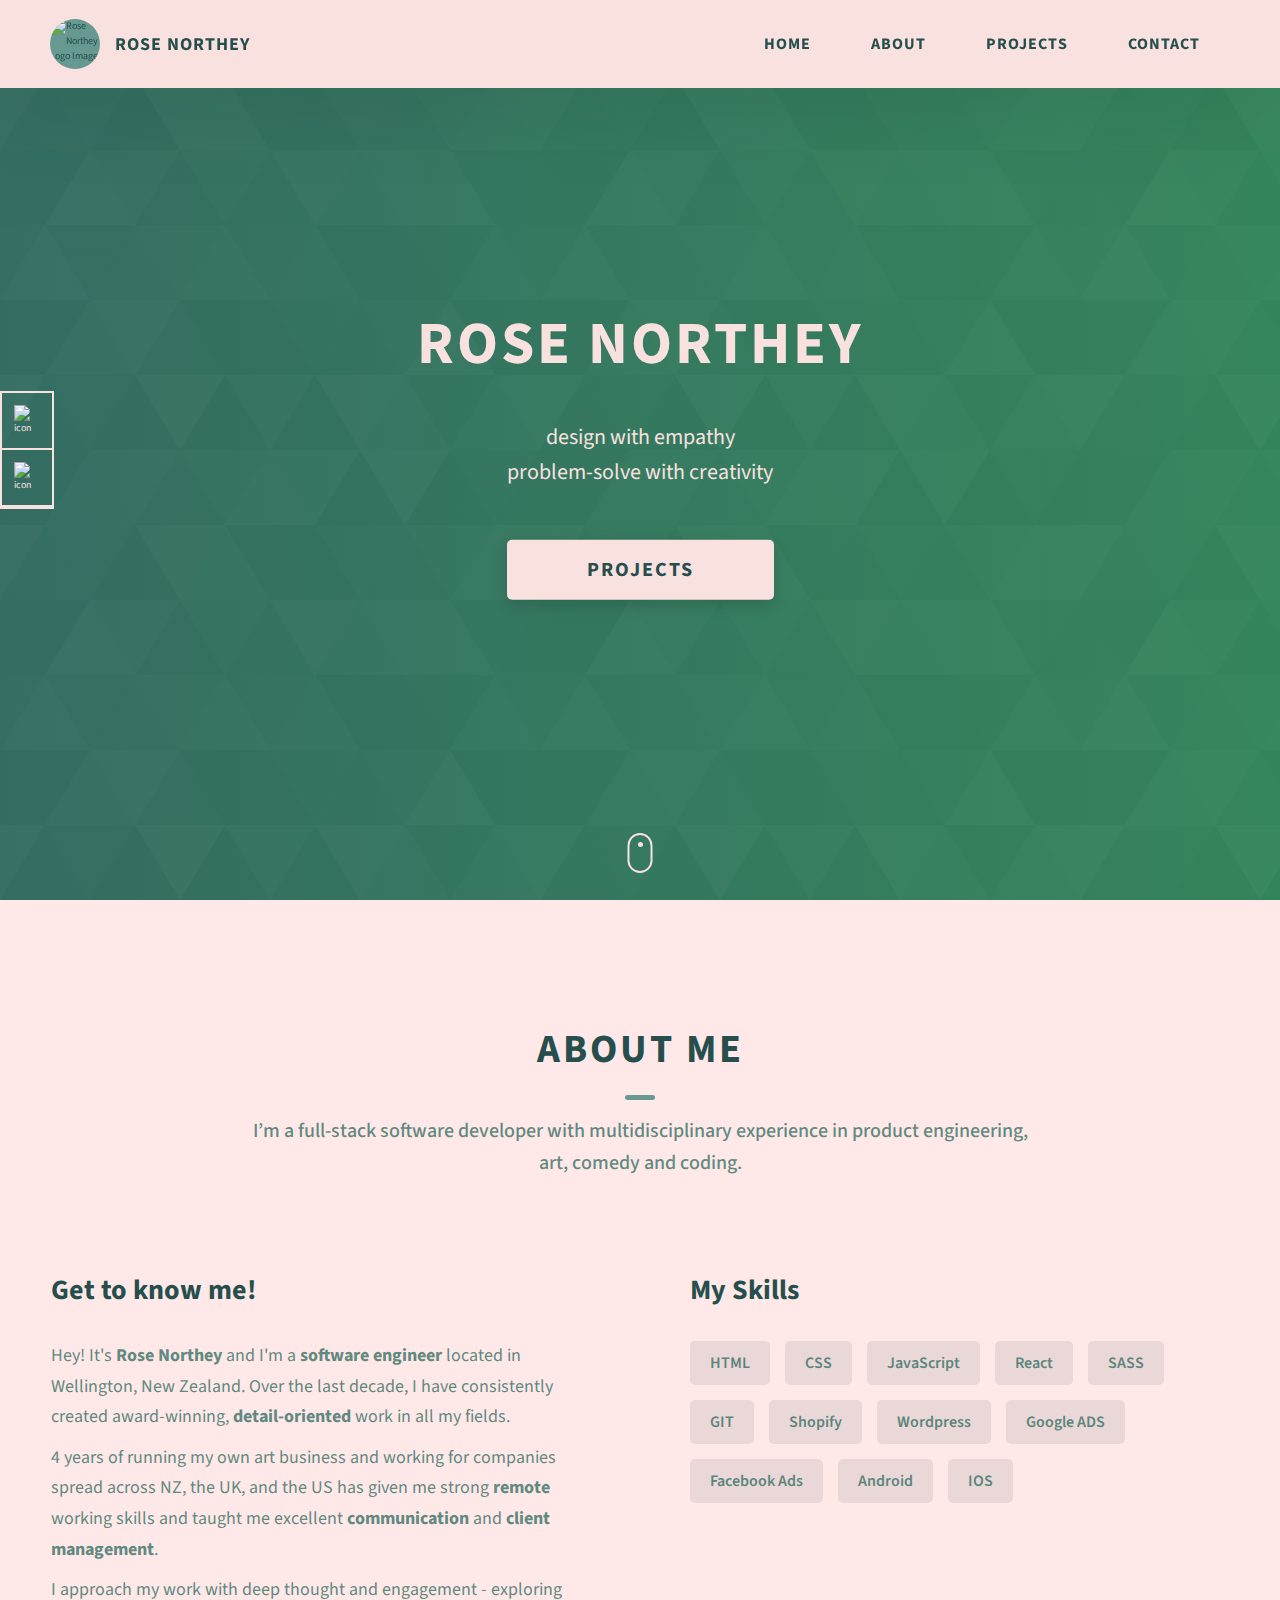
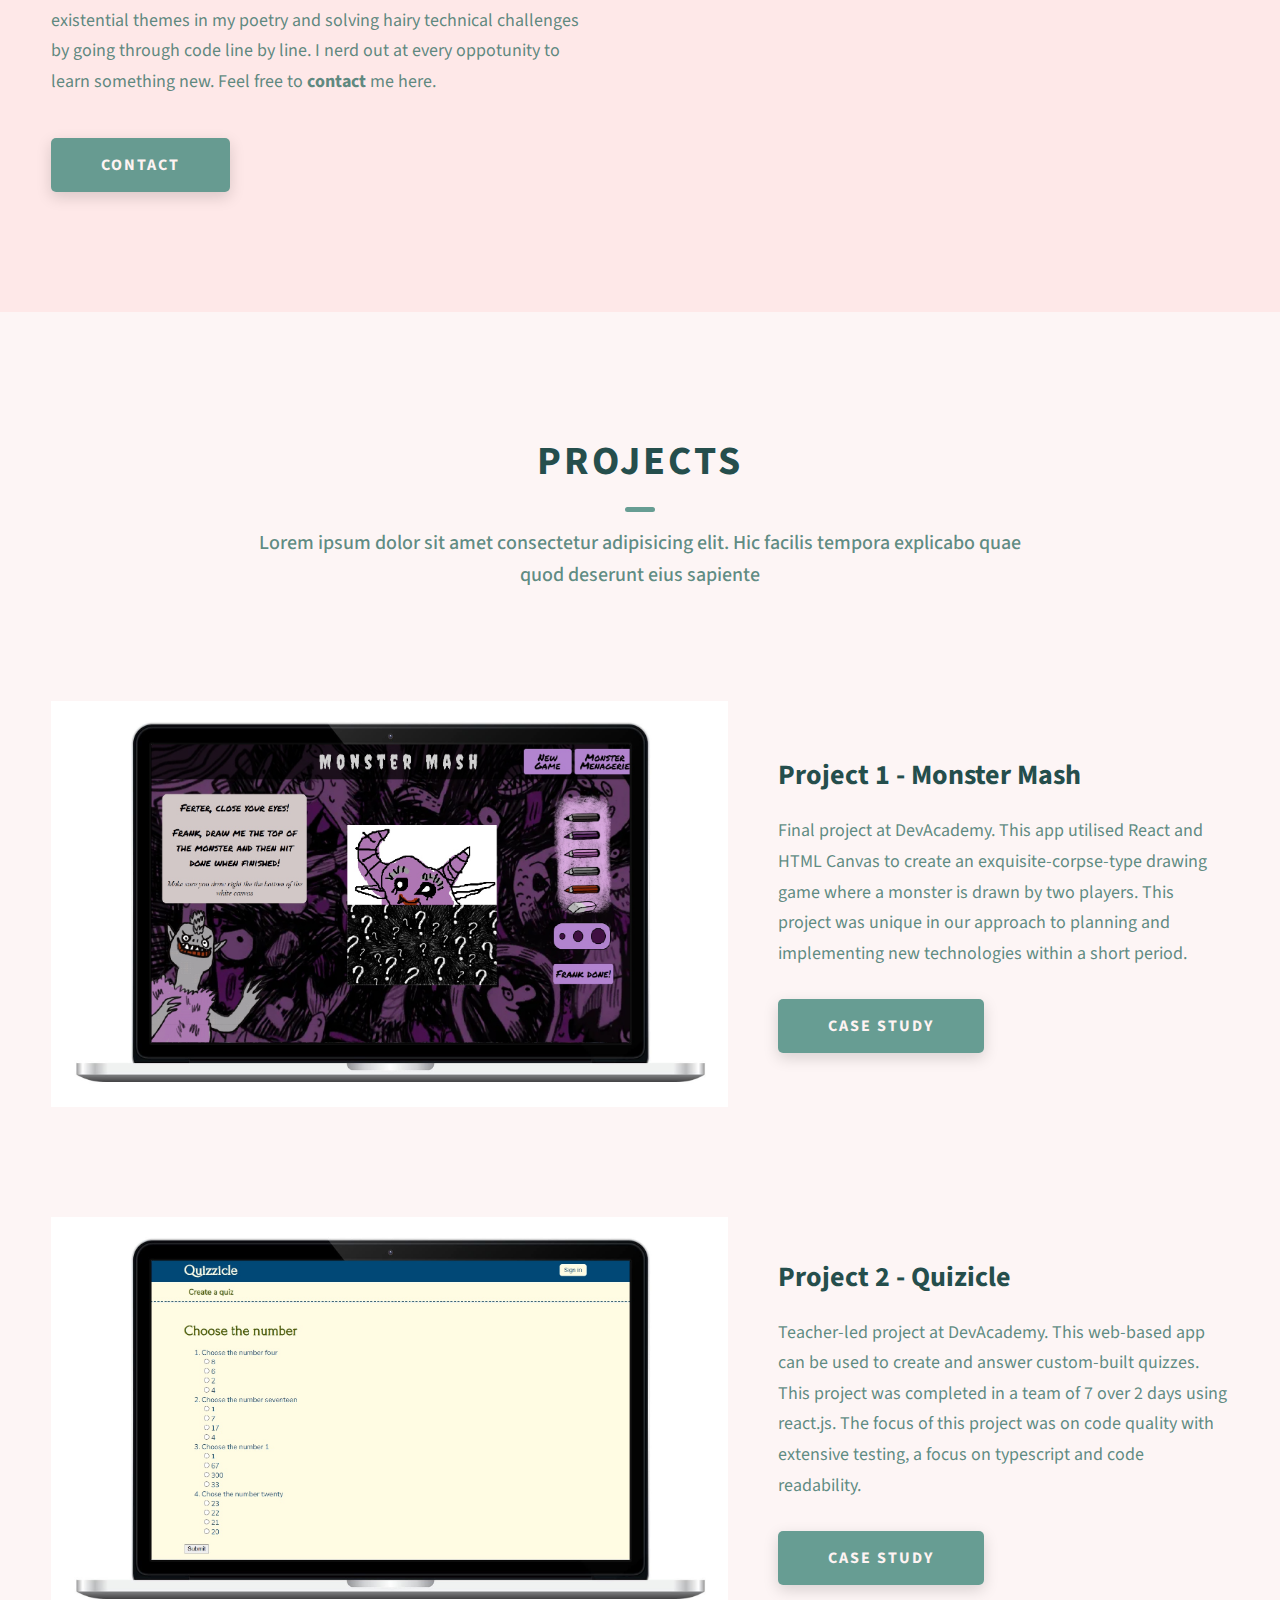
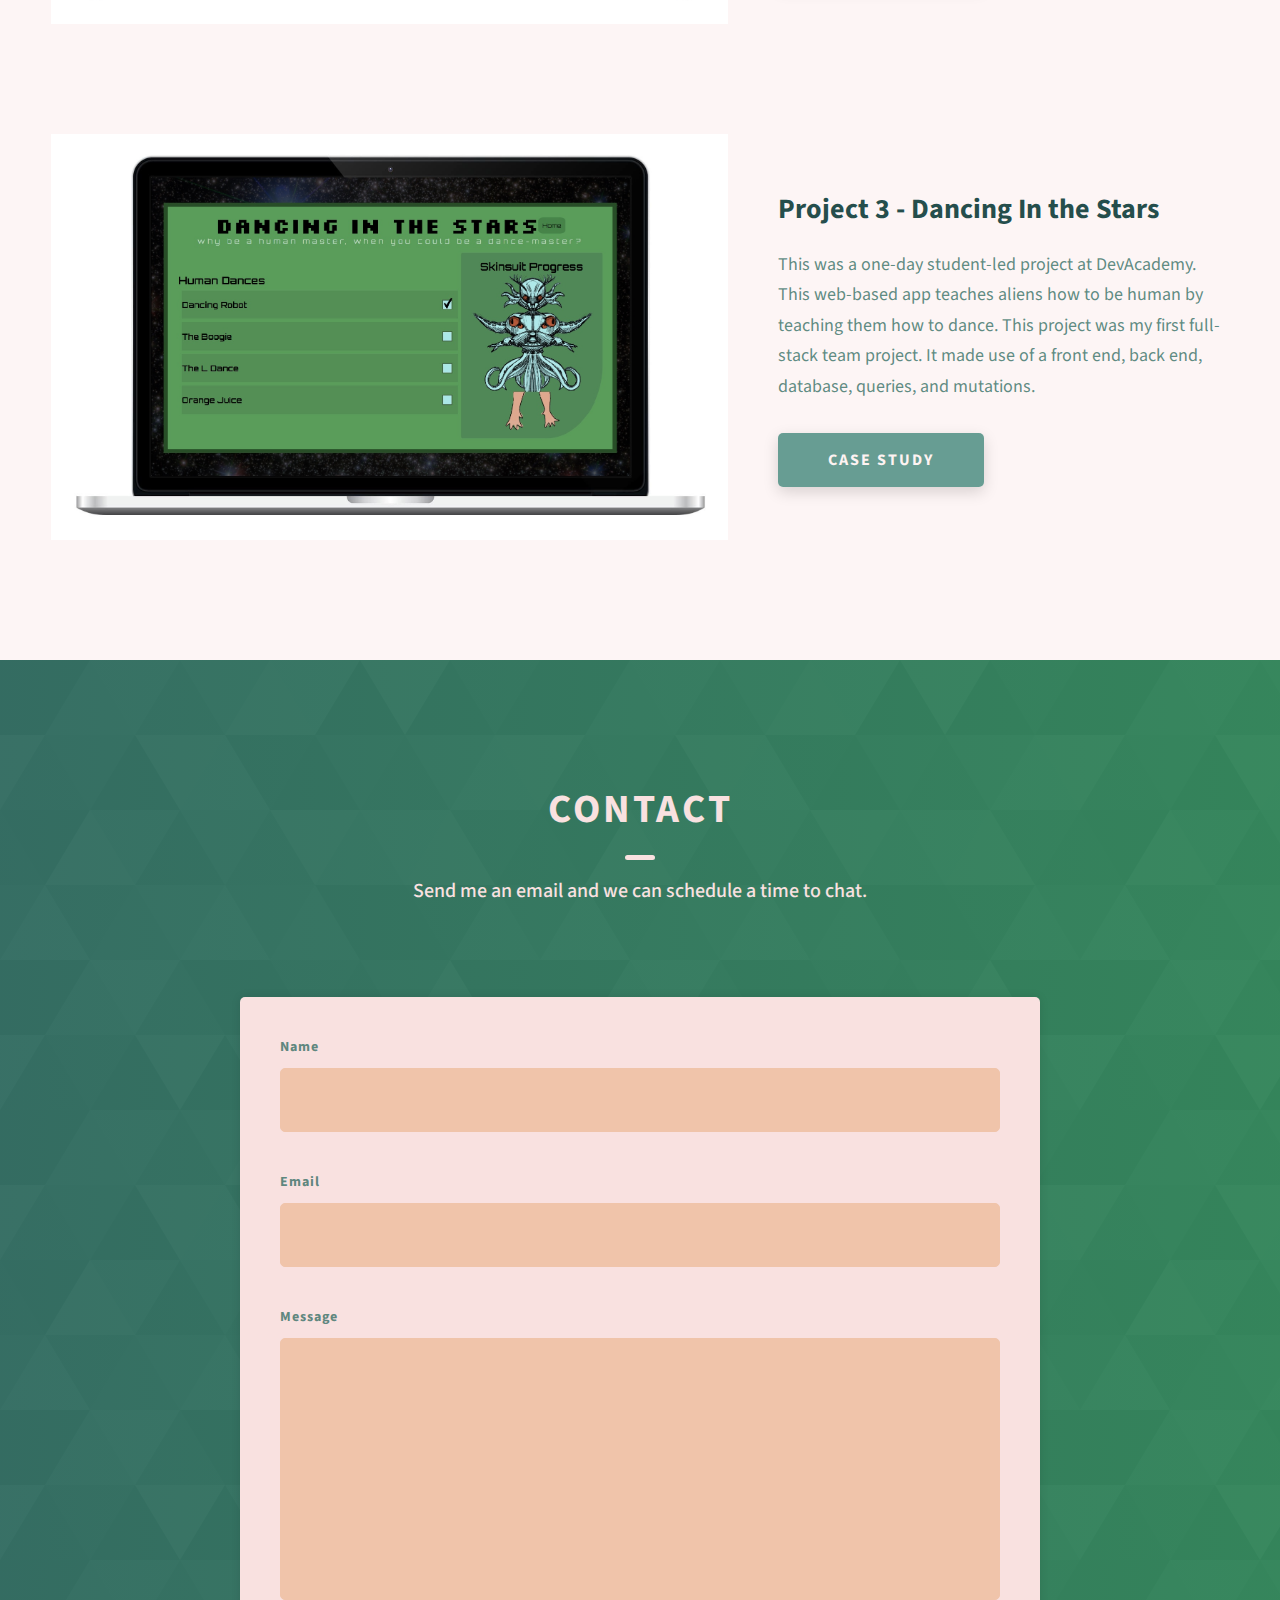
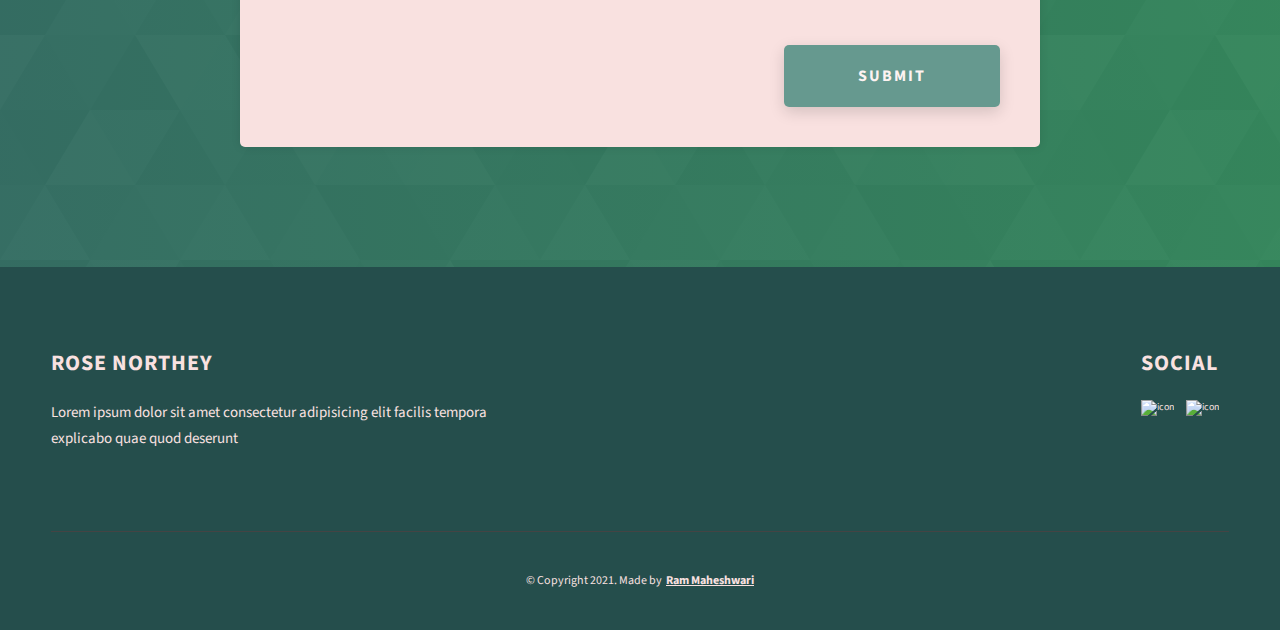
==== index.html @ 9c990dc5 "replace empty computers with app mockups" ====
<!DOCTYPE html>
<html lang="en">
  <head>
    <meta charset="UTF-8" />
    <meta name="viewport" content="width=device-width, initial-scale=1.0" />
    <meta http-equiv="X-UA-Compatible" content="ie=edge" />
    <title>Rose Portfolio</title>
    <meta name="description" content="Portfolio Template for Developer" />

    <link rel="stylesheet" href="css/style.css" />

    <link rel="preconnect" href="https://fonts.googleapis.com" />
    <link rel="preconnect" href="https://fonts.gstatic.com" crossorigin />
    <link
      href="https://fonts.googleapis.com/css2?family=Source+Sans+Pro:wght@400;600;700;900&display=swap"
      rel="stylesheet"
    />
  </head>
  <body>
    <header class="header">
      <div class="header__content">
        <div class="header__logo-container">
          <div class="header__logo-img-cont">
            <img
              src="./assets/png/rose-northey.png"
              alt="Rose Northey Logo Image"
              class="header__logo-img"
            />
          </div>
          <span class="header__logo-sub">Rose Northey</span>
        </div>
        <div class="header__main">
          <ul class="header__links">
            <li class="header__link-wrapper">
              <a href="./index.html" class="header__link"> Home </a>
            </li>
            <li class="header__link-wrapper">
              <a href="./index.html#about" class="header__link">About </a>
            </li>
            <li class="header__link-wrapper">
              <a href="./index.html#projects" class="header__link">
                Projects
              </a>
            </li>
            <li class="header__link-wrapper">
              <a href="./index.html#contact" class="header__link"> Contact </a>
            </li>
          </ul>
          <div class="header__main-ham-menu-cont">
            <img
              src="./assets/svg/ham-menu.svg"
              alt="hamburger menu"
              class="header__main-ham-menu"
            />
            <img
              src="./assets/svg/ham-menu-close.svg"
              alt="hamburger menu close"
              class="header__main-ham-menu-close d-none"
            />
          </div>
        </div>
      </div>
      <div class="header__sm-menu">
        <div class="header__sm-menu-content">
          <ul class="header__sm-menu-links">
            <li class="header__sm-menu-link">
              <a href="./index.html"> Home </a>
            </li>

            <li class="header__sm-menu-link">
              <a href="./index.html#about"> About </a>
            </li>

            <li class="header__sm-menu-link">
              <a href="./index.html#projects"> Projects </a>
            </li>

            <li class="header__sm-menu-link">
              <a href="./index.html#contact"> Contact </a>
            </li>
          </ul>
        </div>
      </div>
    </header>
    <section class="home-hero">
      <div class="home-hero__content">
        <h1 class="heading-primary">Rose Northey</h1>
        <div class="home-hero__info">
          <p class="text-primary">
            design with empathy
            <br/>
            problem-solve with creativity
          </p>
        </div>
        <div class="home-hero__cta">
          <a href="./#projects" class="btn btn--bg">Projects</a>
        </div>
      </div>
      <div class="home-hero__socials">
        <div class="home-hero__social">
          <a
            href="https://www.linkedin.com/in/rose-northey/"
            class="home-hero__social-icon-link"
            target="_blank"
          >
            <img
              src="./assets/png/linkedin-ico.png"
              alt="icon"
              class="home-hero__social-icon"
            />
          </a>
        </div>
        <div class="home-hero__social">
          <a
            href="https://github.com/Rose-Northey"
            class="home-hero__social-icon-link"
            target="_blank"
          >
            <img
              src="./assets/png/github-ico.png"
              alt="icon"
              class="home-hero__social-icon"
            />
          </a>
        </div>
      </div>
      <div class="home-hero__mouse-scroll-cont">
        <div class="mouse"></div>
      </div>
    </section>
    <section id="about" class="about sec-pad">
      <div class="main-container">
        <h2 class="heading heading-sec heading-sec__mb-med">
          <span class="heading-sec__main">About Me</span>
          <span class="heading-sec__sub">
            I’m a full-stack software developer with multidisciplinary
            experience in product engineering, art, comedy and coding.
          </span>
        </h2>
        <div class="about__content">
          <div class="about__content-main">
            <h3 class="about__content-title">Get to know me!</h3>
            <div class="about__content-details">
              <p class="about__content-details-para">
                Hey! It's
                <strong>Rose Northey</strong>
                and I'm a <strong> software engineer </strong> located in
                Wellington, New Zealand. Over the last decade, I have
                consistently created award-winning,
                <strong>detail-oriented</strong> work in all my fields.
              </p>
              <p class="about__content-details-para">
                4 years of running my own art business and working for companies
                spread across NZ, the UK, and the US has given me strong
                <strong> remote </strong> working skills and taught me excellent
                <strong>communication</strong> and
                <strong>client management</strong>.
              </p>
              <p class="about__content-details-para">
                I approach my work with deep thought and engagement - exploring
                existential themes in my poetry and solving hairy technical
                challenges by going through code line by line. I nerd out at
                every oppotunity to learn something new. Feel free to
                <strong>contact</strong> me here.
              </p>
            </div>
            <a href="./#contact" class="btn btn--med btn--theme dynamicBgClr"
              >Contact</a
            >
          </div>
          <div class="about__content-skills">
            <h3 class="about__content-title">My Skills</h3>
            <div class="skills">
              <div class="skills__skill">HTML</div>
              <div class="skills__skill">CSS</div>
              <div class="skills__skill">JavaScript</div>
              <div class="skills__skill">React</div>
              <div class="skills__skill">SASS</div>
              <div class="skills__skill">GIT</div>
              <div class="skills__skill">Shopify</div>
              <div class="skills__skill">Wordpress</div>
              <div class="skills__skill">Google ADS</div>
              <div class="skills__skill">Facebook Ads</div>
              <div class="skills__skill">Android</div>
              <div class="skills__skill">IOS</div>
            </div>
          </div>
        </div>
      </div>
    </section>
    <section id="projects" class="projects sec-pad">
      <div class="main-container">
        <h2 class="heading heading-sec heading-sec__mb-bg">
          <span class="heading-sec__main">Projects</span>
          <span class="heading-sec__sub">
            Lorem ipsum dolor sit amet consectetur adipisicing elit. Hic facilis
            tempora explicabo quae quod deserunt eius sapiente
          </span>
        </h2>

        <div class="projects__content">
          <div class="projects__row">
            <div class="projects__row-img-cont">
              <img
                src="./assets/jpeg/monsterMash.JPG"
                alt="screenshot of monster mash webpage"
                class="projects__row-img"
                loading="lazy"
              />
            </div>
            <div class="projects__row-content">
              <h3 class="projects__row-content-title">Project 1 - Monster Mash</h3>
              <p class="projects__row-content-desc">
                Final project at DevAcademy. This app utilised React and HTML Canvas to create an exquisite-corpse-type drawing game where a monster is drawn by two players. This project was unique in our approach to planning and implementing new technologies within a short period.
              </p>
              <a
                href="./project-1.html"
                class="btn btn--med btn--theme dynamicBgClr"
                target="_blank"
                >Case Study</a
              >
            </div>
          </div>
          <div class="projects__row">
            <div class="projects__row-img-cont">
              <img
                src="./assets/jpeg/quizicle.JPG"
                alt="Software of quizicle website"
                class="projects__row-img"
                loading="lazy"
              />
            </div>
            <div class="projects__row-content">
              <h3 class="projects__row-content-title">Project 2 - Quizicle</h3>
              <p class="projects__row-content-desc">
                Teacher-led project at DevAcademy. This web-based app can be used to create and answer custom-built quizzes. This project was completed in a team of 7 over 2 days using react.js. The focus of this project was on code quality with extensive testing, a focus on typescript and code readability.
              </p>
              <a
                href="./project-2.html"
                class="btn btn--med btn--theme dynamicBgClr"
                target="_blank"
                >Case Study</a
              >
            </div>
          </div>
          <div class="projects__row">
            <div class="projects__row-img-cont">
              <img
                src="./assets/jpeg/dancingInTheStars.JPG"
                alt="screenshot of dancing in the stars app"
                class="projects__row-img"
                loading="lazy"
              />
            </div>
            <div class="projects__row-content">
              <h3 class="projects__row-content-title">Project 3 - Dancing In the Stars</h3>
              <p class="projects__row-content-desc">
                This was a one-day student-led project at DevAcademy. This web-based app teaches aliens how to be human by teaching them how to dance. This project was my first full-stack team project. It made use of a front end, back end, database, queries, and mutations. 
              </p>
              <a
                href="./project-3.html"
                class="btn btn--med btn--theme dynamicBgClr"
                target="_blank"
                >Case Study</a
              >
            </div>
          </div>
        </div>
      </div>
    </section>
    <section id="contact" class="contact sec-pad dynamicBg">
      <div class="main-container">
        <h2 class="heading heading-sec heading-sec__mb-med">
          <span class="heading-sec__main heading-sec__main--lt">Contact</span>
          <span class="heading-sec__sub heading-sec__sub--lt">
            Send me an email and we can schedule a time to chat. 
          </span>
        </h2>
        <div class="contact__form-container">
          <form action="https://formspree.io/f/xeqyojrl" method="POST" class="contact__form" id="contactForm">
            <div class="contact__form-field">
              <label class="contact__form-label" for="name">Name</label>
              <input
                required
                placeholder="Enter Your Name"
                type="text"
                class="contact__form-input"
                name="name"
                id="name"
              />
            </div>
            <div class="contact__form-field">
              <label class="contact__form-label" for="email">Email</label>
              <input
                required
                placeholder="Enter Your Email"
                type="email"
                class="contact__form-input"
                name="email"
                id="email"
              />
            </div>
            <div class="contact__form-field">
              <label class="contact__form-label" for="message">Message</label>
              <textarea
                required
                cols="30"
                rows="10"
                class="contact__form-input"
                placeholder="Enter Your Message"
                name="message"
                id="message"
              ></textarea>
            </div>
            <button type="submit" class="btn btn--theme contact__btn">
              Submit
            </button>
          </form>
        </div>
      </div>
    </section>
    <footer class="main-footer">
      <div class="main-container">
        <div class="main-footer__upper">
          <div class="main-footer__row main-footer__row-1">
            <h2 class="heading heading-sm main-footer__heading-sm">
              <span>Social</span>
            </h2>
            <div class="main-footer__social-cont">
              <a
                target="_blank"
                rel="noreferrer"
                href="https://www.linkedin.com/in/rose-northey/"
              >
                <img
                  class="main-footer__icon"
                  src="./assets/png/linkedin-ico.png"
                  alt="icon"
                />
              </a>
              <a
                target="_blank"
                rel="noreferrer"
                href="https://github.com/Rose-Northey"
              >
                <img
                  class="main-footer__icon"
                  src="./assets/png/github-ico.png"
                  alt="icon"
                />
              </a>
            </div>
          </div>
          <div class="main-footer__row main-footer__row-2">
            <h4 class="heading heading-sm text-lt">Rose Northey</h4>
            <p class="main-footer__short-desc">
              Lorem ipsum dolor sit amet consectetur adipisicing elit facilis
              tempora explicabo quae quod deserunt
            </p>
          </div>
        </div>

        <!-- If you give me some credit or shoutout here by linking to my website, then it will be a big thing for me and will help me a lot :) -->
        <div class="main-footer__lower">
          &copy; Copyright 2021. Made by
          <a rel="noreferrer" target="_blank" href="https://rammaheshwari.com"
            >Ram Maheshwari</a
          >
        </div>
      </div>
    </footer>

    <script src="./index.js"></script>
  </body>
</html>
---- css/style.css ----
/*
0 - 600px:      Phone
600 - 900px:    Tablet portrait
900 - 1200px:   Tablet landscape
[1200 - 1800] is where our normal styles apply
1800px + :      Big desktop
$breakpoint arguement choices:
- phone
- tab-port
- tab-land
- big-desktop

Inside media queries 1em is always 16px i.e 1em = 16px at every screen size only inside media queries
*/
*,
*::after,
*::before {
  margin: 0;
  padding: 0;
  box-sizing: inherit;
  font-family: inherit;
}

html {
  font-size: 62.5%;
  scroll-behavior: smooth;
  background-color: #fdf5f5;
  color: #254e4c;
}
@media only screen and (max-width: 75em) {
  html {
    font-size: 59%;
  }
}
@media only screen and (max-width: 56.25em) {
  html {
    font-size: 56%;
  }
}
@media only screen and (min-width: 112.5em) {
  html {
    font-size: 65%;
  }
}

body {
  box-sizing: border-box;
  position: relative;
  line-height: 1.5;
  font-family: sans-serif;
  overflow-x: hidden;
  overflow-y: scroll;
  font-family: 'Source Sans Pro', sans-serif;
}

a {
  text-decoration: none;
  color: inherit;
}

li {
  list-style: none;
}

input:focus,
button:focus,
a:focus,
textarea:focus {
  outline: none;
}

button {
  border: none;
  cursor: pointer;
}

textarea {
  resize: none;
}

.heading-primary {
  font-size: 6rem;
  text-transform: uppercase;
  letter-spacing: 3px;
  text-align: center;
}
@media only screen and (max-width: 37.5em) {
  .heading-primary {
    font-size: 4.5rem;
  }
}

.heading-sec__mb-bg {
  margin-bottom: 11rem;
}
@media only screen and (max-width: 56.25em) {
  .heading-sec__mb-bg {
    margin-bottom: 8rem;
  }
}

.heading-sec__mb-med {
  margin-bottom: 9rem;
}
@media only screen and (max-width: 56.25em) {
  .heading-sec__mb-med {
    margin-bottom: 8rem;
  }
}

.heading-sec__main {
  display: block;
  font-size: 4rem;
  text-transform: uppercase;
  letter-spacing: 1px;
  letter-spacing: 3px;
  text-align: center;
  margin-bottom: 3.5rem;
  position: relative;
}
.heading-sec__main--lt {
  color: #f9e1e0;
}
.heading-sec__main--lt::after {
  content: '';
  background: #f9e1e0 !important;
}
.heading-sec__main::after {
  content: '';
  position: absolute;
  top: calc(100% + 1.5rem);
  height: 5px;
  width: 3rem;
  background: RGBA(65, 135, 122, 0.8);
  left: 50%;
  transform: translateX(-50%);
  border-radius: 5px;
}
@media only screen and (max-width: 37.5em) {
  .heading-sec__main::after {
    top: calc(100% + 1.2rem);
  }
}

.heading-sec__sub {
  display: block;
  text-align: center;
  color: rgba(53, 111, 100, 0.8);
  font-size: 2rem;
  font-weight: 500;
  max-width: 80rem;
  margin: auto;
  line-height: 1.6;
}
@media only screen and (max-width: 37.5em) {
  .heading-sec__sub {
    font-size: 1.8rem;
  }
}
.heading-sec__sub--lt {
  color: #f9e1e0;
}

.heading-sm {
  font-size: 2.2rem;
  text-transform: uppercase;
  letter-spacing: 1px;
}

.main-container {
  max-width: 120rem;
  margin: auto;
  width: 92%;
}

.btn {
  background: #f9e1e0;
  color: #254e4c;
  text-transform: uppercase;
  letter-spacing: 2px;
  display: inline-block;
  font-weight: 700;
  border-radius: 5px;
  box-shadow: 0 5px 15px 0 rgba(0, 0, 0, 0.15);
  transition: transform 0.3s;
}
.btn:hover {
  transform: translateY(-3px);
}
.btn--bg {
  padding: 1.5rem 8rem;
  font-size: 2rem;
}
.btn--med {
  padding: 1.5rem 5rem;
  font-size: 1.6rem;
}
.btn--theme {
  background: RGBA(65, 135, 122, 0.8);
  color: #fef3f2;
}
.btn--theme-inv {
  color: rgba(53, 111, 100, 0.8);
  background: #f9e1e0;
  border: 2px solid RGBA(65, 135, 122, 0.8);
  box-shadow: none;
  padding: calc(1.5rem - 2px) calc(5rem - 2px);
}

.sec-pad {
  padding: 12rem 0;
}
@media only screen and (max-width: 56.25em) {
  .sec-pad {
    padding: 8rem 0;
  }
}

.text-primary {
  color: #f9e1e0;
  font-size: 2.2rem;
  text-align: center;
  width: 100%;
  line-height: 1.6;
}
@media only screen and (max-width: 37.5em) {
  .text-primary {
    font-size: 2rem;
  }
}

.d-none {
  display: none;
}

.home-hero {
  color: #f9e1e0;
  background: linear-gradient(
      to right,
      rgba(65, 135, 122, 0.8),
      rgba(65, 165, 113, 0.8)
    ),
    url(../../assets/svg/common-bg.svg);
  background-position: center;
  height: 100vh;
  min-height: 80rem;
  max-height: 120rem;
  position: relative;
}
@media only screen and (max-width: 37.5em) {
  .home-hero {
    height: unset;
    min-height: unset;
  }
}
.home-hero__socials {
  position: absolute;
  top: 50%;
  border: 2px solid #f9e1e0;
  border-left: 2px solid #f9e1e0;
  transform: translateY(-50%);
}
@media only screen and (max-width: 56.25em) {
  .home-hero__socials {
    display: none;
  }
}
.home-hero__mouse-scroll-cont {
  position: absolute;
  bottom: 3%;
  left: 50%;
  transform: translateX(-50%);
}
@media only screen and (max-width: 37.5em) {
  .home-hero__mouse-scroll-cont {
    display: none;
  }
}
.home-hero__social {
  width: 5rem;
}
.home-hero__social-icon-link {
  width: 100%;
  display: block;
  padding: 1.2rem;
  border-bottom: 2px solid #f9e1e0;
  transition: background 0.3s;
}
.home-hero__social-icon-link:hover {
  background: rgba(255, 255, 255, 0.1);
}
.home-hero__social-icon-link--bd-none {
  border-bottom: 0;
}
.home-hero__social-icon {
  width: 100%;
}
.home-hero__content {
  position: absolute;
  top: 50%;
  left: 50%;
  transform: translate(-50%, -50%);
  max-width: 90rem;
  width: 92%;
}
@media only screen and (max-width: 37.5em) {
  .home-hero__content {
    padding: 19rem 0 13rem 0;
    margin: auto;
    position: static;
    transform: translate(0, 0);
  }
}
.home-hero__info {
  margin: 3rem auto 0 auto;
  max-width: 80rem;
}
.home-hero__cta {
  margin-top: 5rem;
  text-align: center;
}

.about {
  background: #fee8e8;
}
.about__content {
  display: grid;
  grid-template-columns: 1fr 1fr;
  grid-gap: 10rem;
}
@media only screen and (max-width: 56.25em) {
  .about__content {
    grid-template-columns: 1fr;
    grid-gap: 8rem;
  }
}
.about__content-title {
  font-weight: 700;
  font-size: 2.8rem;
  margin-bottom: 3rem;
}
@media only screen and (max-width: 37.5em) {
  .about__content-title {
    font-size: 2.4rem;
  }
}
.about__content-details-para {
  font-size: 1.8rem;
  color: rgba(53, 111, 100, 0.8);
  max-width: 60rem;
  line-height: 1.7;
  margin-bottom: 1rem;
}
.about__content-details-para--hl {
  font-weight: 700;
  margin: 0 3px;
}
.about__content-details-para:last-child {
  margin-bottom: 4rem;
}

.projects__row {
  display: grid;
  grid-template-columns: 1.5fr 1fr;
  grid-gap: 5rem;
  margin-bottom: 11rem;
}
@media only screen and (max-width: 56.25em) {
  .projects__row {
    grid-template-columns: 1fr;
    grid-gap: 2rem;
    margin-bottom: 8rem;
  }
}
@media only screen and (max-width: 56.25em) {
  .projects__row {
    text-align: center;
  }
}
.projects__row:last-child {
  margin-bottom: 0;
}
.projects__row-img-cont {
  overflow: hidden;
}
.projects__row-img {
  width: 100%;
  display: block;
  object-fit: cover;
}
.projects__row-content {
  padding: 2rem 0;
  display: flex;
  justify-content: center;
  flex-direction: column;
  align-items: flex-start;
}
@media only screen and (max-width: 56.25em) {
  .projects__row-content {
    align-items: center;
  }
}
.projects__row-content-title {
  font-weight: 700;
  font-size: 2.8rem;
  margin-bottom: 2rem;
}
@media only screen and (max-width: 37.5em) {
  .projects__row-content-title {
    font-size: 2.4rem;
  }
}
.projects__row-content-desc {
  font-size: 1.8rem;
  color: rgba(53, 111, 100, 0.8);
  max-width: 60rem;
  line-height: 1.7;
  margin-bottom: 3rem;
}
@media only screen and (max-width: 37.5em) {
  .projects__row-content-desc {
    font-size: 1.7rem;
  }
}

.contact {
  background: linear-gradient(
      to right,
      rgba(65, 135, 122, 0.8),
      rgba(65, 165, 113, 0.8)
    ),
    url(../../assets/svg/common-bg.svg);
  background-size: cover;
  background-position: center;
}
.contact__form-container {
  box-shadow: 0 0 10px rgba(0, 0, 0, 0.1);
  background: #f9e1e0;
  padding: 4rem;
  margin-top: 6rem;
  max-width: 80rem;
  text-align: right;
  width: 95%;
  border-radius: 5px;
  margin: 5rem auto 0 auto;
}
@media only screen and (max-width: 37.5em) {
  .contact__form-container {
    padding: 3rem;
  }
}
.contact__form-field {
  margin-bottom: 4rem;
}
@media only screen and (max-width: 37.5em) {
  .contact__form-field {
    margin-bottom: 3rem;
  }
}
.contact__form-label {
  color: rgba(53, 111, 100, 0.8);
  font-size: 1.4rem;
  letter-spacing: 1px;
  font-weight: 700;
  margin-bottom: 1rem;
  display: block;
  text-align: left;
}
.contact__form-input {
  color: #254e4c;
  padding: 2rem;
  width: 100%;
  border: 1px solid #f0c4aa;
  font-size: 1.6rem;
  letter-spacing: 0px;
  background: #f0c4aa;
  border-radius: 5px;
  font-weight: 600;
  /* Code for Modern Browsers */
  /* Code for WebKit, Blink, Edge */
  /* Code for Internet Explorer 10-11 */
  /* Code for Microsoft Edge */
  /* Code for Mozilla Firefox 4 to 18 */
  /* Code for Mozilla Firefox 19+ */
}
.contact__form-input::placeholder {
  color: #f0c4aa;
  font-weight: 600;
  font-size: 1.6rem;
}
.contact__form-input::-webkit-input-placeholder {
  color: #f0c4aa;
  font-weight: 600;
  font-size: 1.6rem;
}
.contact__form-input:-ms-input-placeholder {
  color: #f0c4aa;
  font-weight: 600;
  font-size: 1.6rem;
}
.contact__form-input::-ms-input-placeholder {
  color: #f0c4aa;
  font-weight: 600;
  font-size: 1.6rem;
}
.contact__form-input:-moz-placeholder {
  opacity: 1;
  color: #f0c4aa;
  font-weight: 600;
  font-size: 1.6rem;
}
.contact__form-input::-moz-placeholder {
  opacity: 1;
  color: #f0c4aa;
  font-weight: 600;
  font-size: 1.6rem;
}
.contact__btn {
  width: 30%;
  padding: 2rem 4rem;
  font-size: 1.6rem;
}
@media only screen and (max-width: 37.5em) {
  .contact__btn {
    width: 100%;
  }
}

.project-cs-hero {
  color: #f9e1e0;
  background: linear-gradient(
      to right,
      rgba(65, 135, 122, 0.8),
      rgba(65, 165, 113, 0.8)
    ),
    url(../../assets/svg/common-bg.svg);
  background-size: cover;
  background-position: center;
  position: relative;
}
@media only screen and (max-width: 37.5em) {
  .project-cs-hero {
    height: unset;
    min-height: unset;
  }
}
.project-cs-hero__content {
  padding: 25rem 0 17rem 0;
  max-width: 90rem;
  width: 92%;
  margin: auto;
}
@media only screen and (max-width: 37.5em) {
  .project-cs-hero__content {
    padding: 19rem 0 13rem 0;
    margin: auto;
    position: static;
    transform: translate(0, 0);
  }
}
.project-cs-hero__info {
  margin: 3rem auto 0 auto;
  max-width: 80rem;
}
.project-cs-hero__cta {
  margin-top: 5rem;
  text-align: center;
}

.project-details__content {
  padding: 8rem 0;
  max-width: 90rem;
  margin: auto;
}
.project-details__content-title {
  font-weight: 700;
  font-size: 2.8rem;
  margin-bottom: 3rem;
}
@media only screen and (max-width: 37.5em) {
  .project-details__content-title {
    font-size: 2.4rem;
  }
}

.project-details__showcase-img-cont {
  width: 100%;
  margin-bottom: 6rem;
}

.project-details__showcase-img {
  width: 100%;
}

.project-details__content-main {
  width: 100%;
  max-width: 70rem;
  margin: auto;
}

.project-details__desc {
  margin: 0 0 7rem 0;
}
.project-details__desc-para {
  font-size: 1.8rem;
  line-height: 1.7;
  color: rgba(53, 111, 100, 0.8);
  margin-bottom: 2rem;
}

.project-details__tools-used {
  margin: 0 0 7rem 0;
}
.project-details__tools-used-list {
  display: flex;
  flex-wrap: wrap;
}
.project-details__tools-used-item {
  padding: 1rem 2rem;
  margin-bottom: 1.5rem;
  margin-right: 1.5rem;
  font-size: 1.6rem;
  background: #f0c4aa;
  border-radius: 5px;
  font-weight: 600;
  color: rgba(53, 111, 100, 0.8);
}

.project-details__links {
  margin: 0 0;
}
.project-details__links-btn {
  margin-right: 2rem;
}
@media only screen and (max-width: 37.5em) {
  .project-details__links-btn {
    margin-right: 0;
    width: 70%;
    margin-bottom: 2rem;
    text-align: center;
  }
}
.project-details__links-btn:last-child {
  margin: 0;
}
@media only screen and (max-width: 37.5em) {
  .project-details__links-btn:last-child {
    margin: 0;
  }
}

.header {
  position: fixed;
  width: 100%;
  z-index: 1000;
  background: #254e4c;
  background: #f9e1e0;
  box-shadow: 0 10px 100px rgba(0, 0, 0, 0.1);
}
.header__content {
  display: flex;
  align-items: center;
  justify-content: space-between;
  padding: 1rem 5rem;
}
@media only screen and (max-width: 56.25em) {
  .header__content {
    padding: 0 2rem;
  }
}
.header__logo-container {
  display: flex;
  align-items: center;
  cursor: pointer;
  color: #254e4c;
  transition: color 0.3s;
}
.header__logo-container:hover {
  color: rgba(8, 131, 108, 0.8);
}
.header__logo-img-cont {
  width: 5rem;
  height: 5rem;
  border-radius: 50px;
  overflow: hidden;
  margin-right: 1.5rem;
  background: RGBA(65, 135, 122, 0.8);
}
@media only screen and (max-width: 56.25em) {
  .header__logo-img-cont {
    width: 4.5rem;
    height: 4.5rem;
    margin-right: 1.2rem;
  }
}
.header__logo-img {
  width: 100%;
  height: 100%;
  object-fit: cover;
  object-position: center;
  display: block;
}
.header__logo-sub {
  font-size: 1.8rem;
  text-transform: uppercase;
  font-weight: 700;
  letter-spacing: 1px;
}
.header__links {
  display: flex;
}
@media only screen and (max-width: 37.5em) {
  .header__links {
    display: none;
  }
}
.header__link {
  padding: 2.2rem 3rem;
  display: inline-block;
  font-size: 1.6rem;
  color: #254e4c;
  text-transform: uppercase;
  letter-spacing: 1px;
  font-weight: 700;
  transition: color 0.3s;
}
.header__link:hover {
  color: rgba(25, 180, 151, 0.8);
  background-color: #ffffffa1;
  border-radius: 1rem;
}
@media only screen and (max-width: 56.25em) {
  .header__link {
    padding: 3rem 1.8rem;
    font-size: 1.5rem;
  }
}
.header__main-ham-menu-cont {
  display: none;
  width: 3rem;
  padding: 2.2rem 0;
}
@media only screen and (max-width: 37.5em) {
  .header__main-ham-menu-cont {
    display: block;
  }
}
.header__main-ham-menu {
  width: 100%;
}
.header__main-ham-menu-close {
  width: 100%;
}
.header__sm-menu {
  background: #f9e1e0;
  position: absolute;
  width: 100%;
  top: 100%;
  visibility: hidden;
  opacity: 0;
  transition: all 0.3s;
  box-shadow: 0px 5px 5px 0px #254e4ca1;
  -webkit-box-shadow: 0px 5px 5px 0px #254e4ca1;
  -moz-box-shadow: 0px 5px 5px 0px #254e4ca1;
}
.header__sm-menu--active {
  visibility: hidden;
  opacity: 0;
}
@media only screen and (max-width: 37.5em) {
  .header__sm-menu--active {
    visibility: visible;
    opacity: 1;
  }
}
.header__sm-menu-link a {
  display: block;
  text-decoration: none;
  padding: 2.5rem 3rem;
  font-size: 1.6rem;
  color: #254e4c;
  text-align: right;
  border-bottom: 1px solid #eee;
  font-weight: 700;
  text-transform: uppercase;
  letter-spacing: 2px;
  transition: color 0.3s;
}
.header__sm-menu-link a:hover {
  color: rgba(53, 111, 100, 0.8);
}
.header__sm-menu-link:first-child a {
  border-top: 1px solid #eee;
}
.header__sm-menu-link-last {
  border-bottom: 0;
}

.main-footer {
  background: #254e4c;
  color: #f9e1e0;
}
.main-footer__upper {
  display: flex;
  justify-content: space-between;
  padding: 8rem 0;
}
@media only screen and (max-width: 56.25em) {
  .main-footer__upper {
    padding: 6rem 0;
  }
}
@media only screen and (max-width: 37.5em) {
  .main-footer__upper {
    display: block;
  }
}
.main-footer__row-1 {
  order: 2;
}
@media only screen and (max-width: 56.25em) {
  .main-footer__row-1 {
    margin-bottom: 5rem;
  }
}
.main-footer__row-2 {
  width: 40%;
  order: 1;
  max-width: 50rem;
}
@media only screen and (max-width: 56.25em) {
  .main-footer__row-2 {
    width: 100%;
  }
}
.main-footer__short-desc {
  margin-top: 2rem;
  color: #f9e1e0;
  font-size: 1.5rem;
  line-height: 1.7;
}
.main-footer__social-cont {
  margin-top: 2rem;
}
.main-footer__icon {
  margin-right: 1rem;
  width: 2.5rem;
}
.main-footer__icon--mr-none {
  margin-right: 0;
}
.main-footer__lower {
  padding: 4rem 0;
  border-top: 1px solid #444;
  color: #f9e1e0;
  font-size: 1.2rem;
  text-align: left;
  text-align: center;
}
.main-footer__lower a {
  text-decoration: underline;
  font-weight: bold;
  margin-left: 2px;
}
@media only screen and (max-width: 56.25em) {
  .main-footer__lower {
    padding: 3.5rem 0;
  }
}

.skills {
  display: flex;
  flex-wrap: wrap;
}
.skills__skill {
  padding: 1rem 2rem;
  margin-bottom: 1.5rem;
  margin-right: 1.5rem;
  font-size: 1.6rem;
  background: rgba(153, 153, 153, 0.2);
  border-radius: 5px;
  font-weight: 600;
  color: rgba(53, 111, 100, 0.8);
}

.mouse {
  width: 25px;
  height: 40px;
  border: 2px solid #f9e1e0;
  border-radius: 60px;
  position: relative;
  overflow: hidden;
}
.mouse::before {
  content: '';
  width: 5px;
  height: 5px;
  position: absolute;
  top: 7px;
  left: 50%;
  transform: translateX(-50%);
  background-color: #f9e1e0;
  border-radius: 50%;
  opacity: 1;
  animation: wheel 1.3s infinite;
  -webkit-animation: wheel 1.3s infinite;
}

@keyframes wheel {
  to {
    opacity: 0;
    top: 27px;
  }
}

@-webkit-keyframes wheel {
  to {
    opacity: 0;
    top: 27px;
  }
}
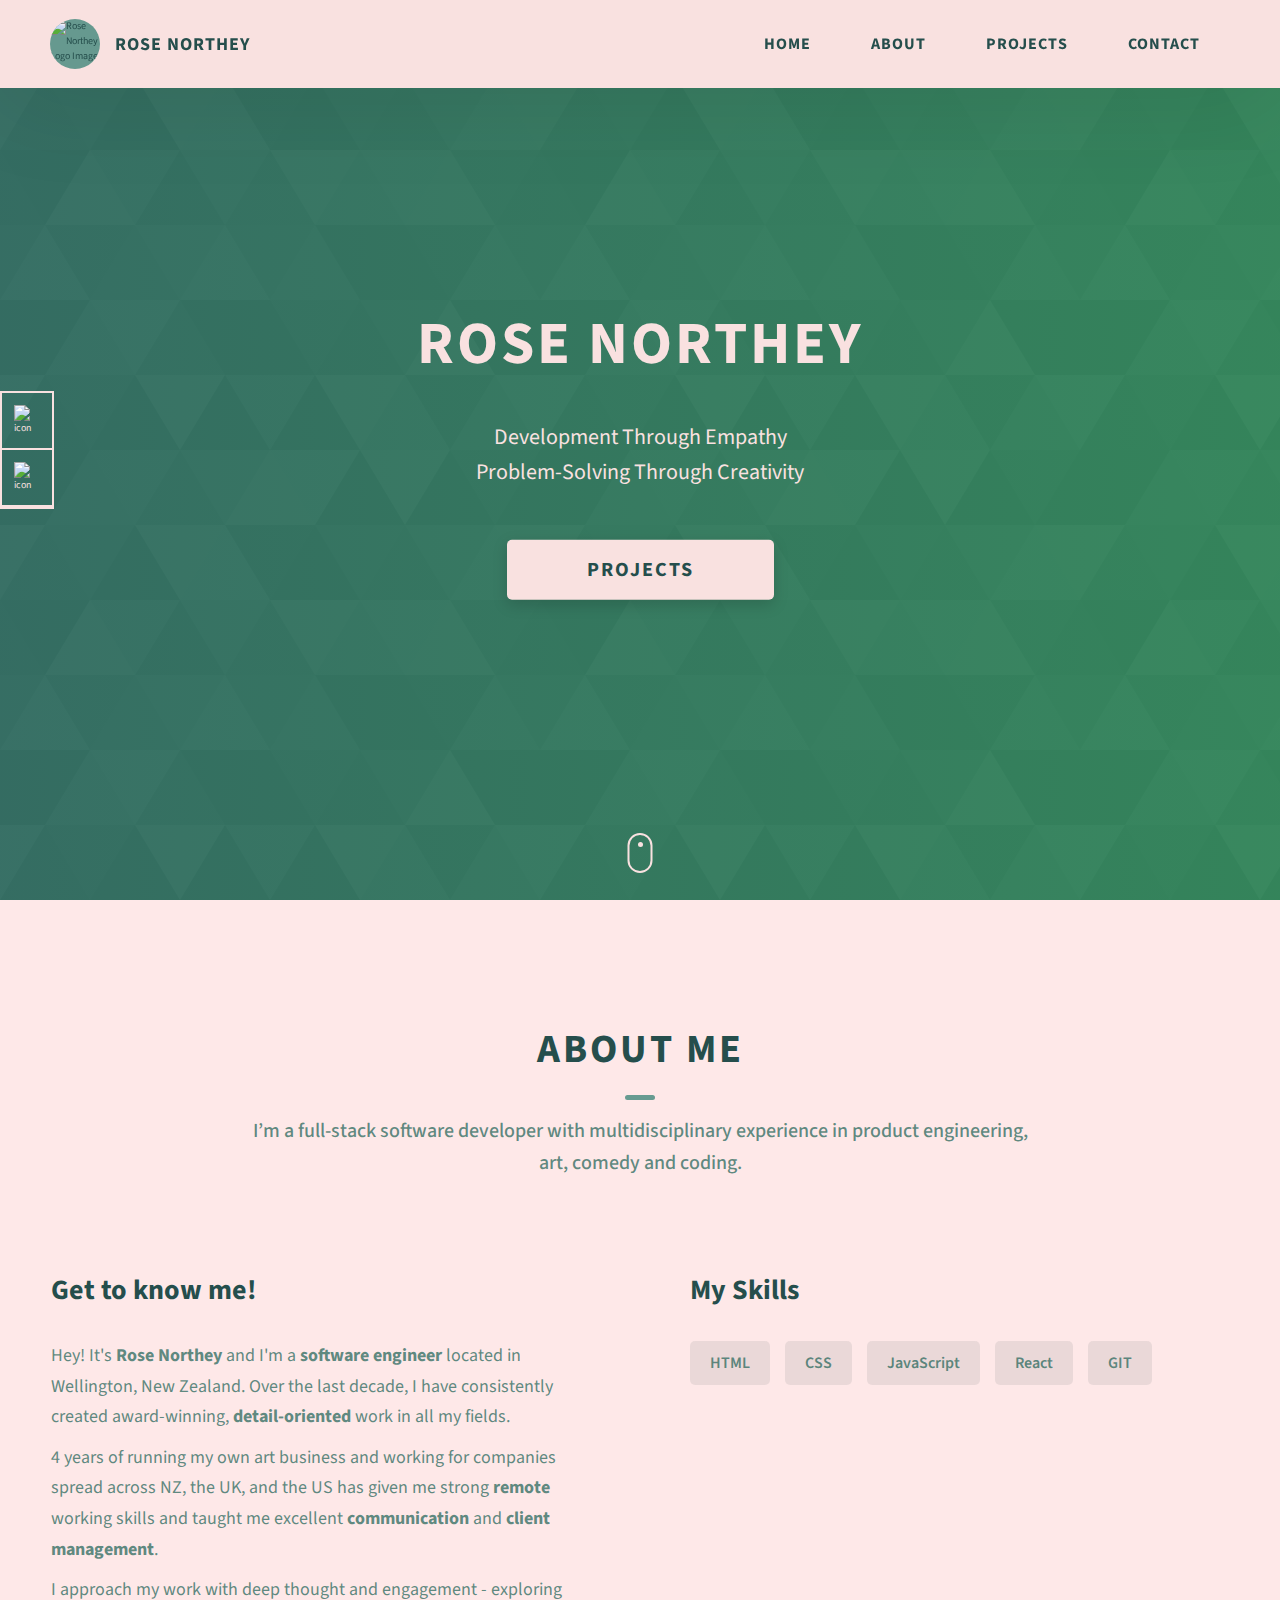
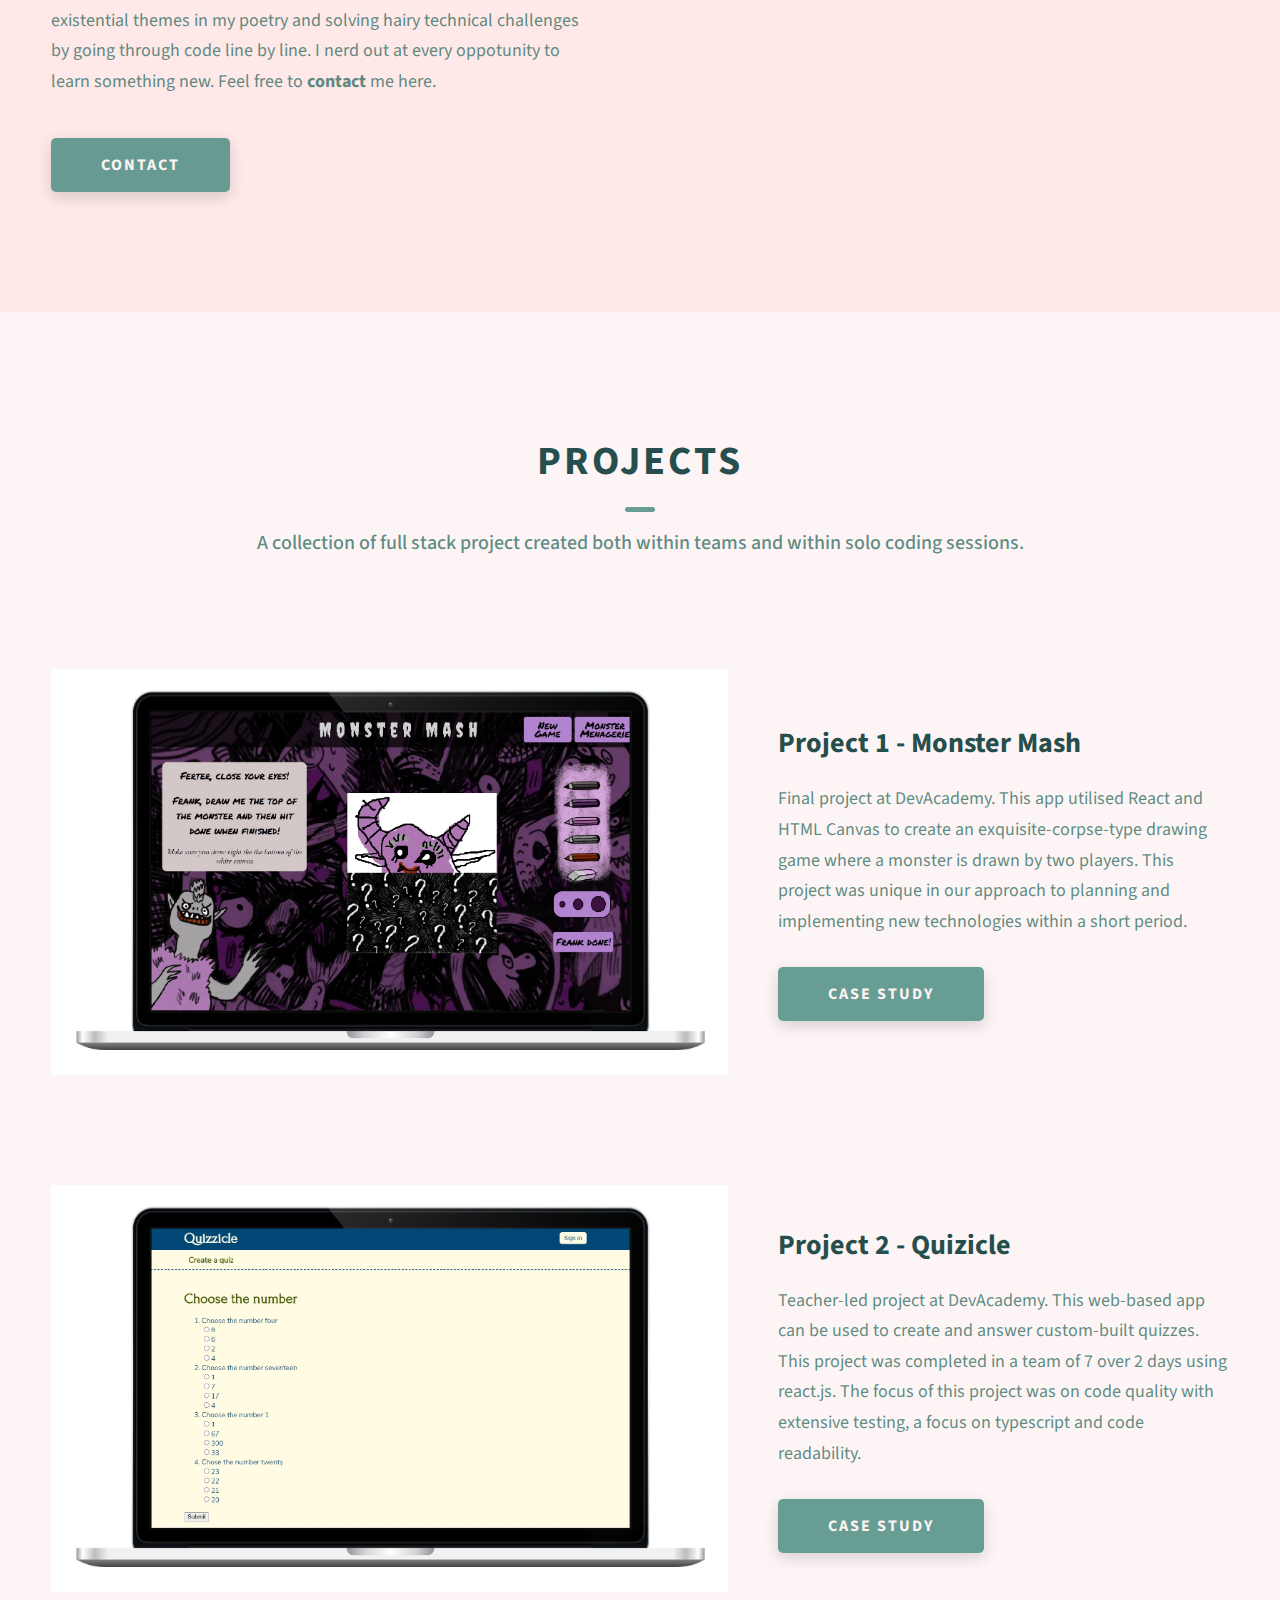
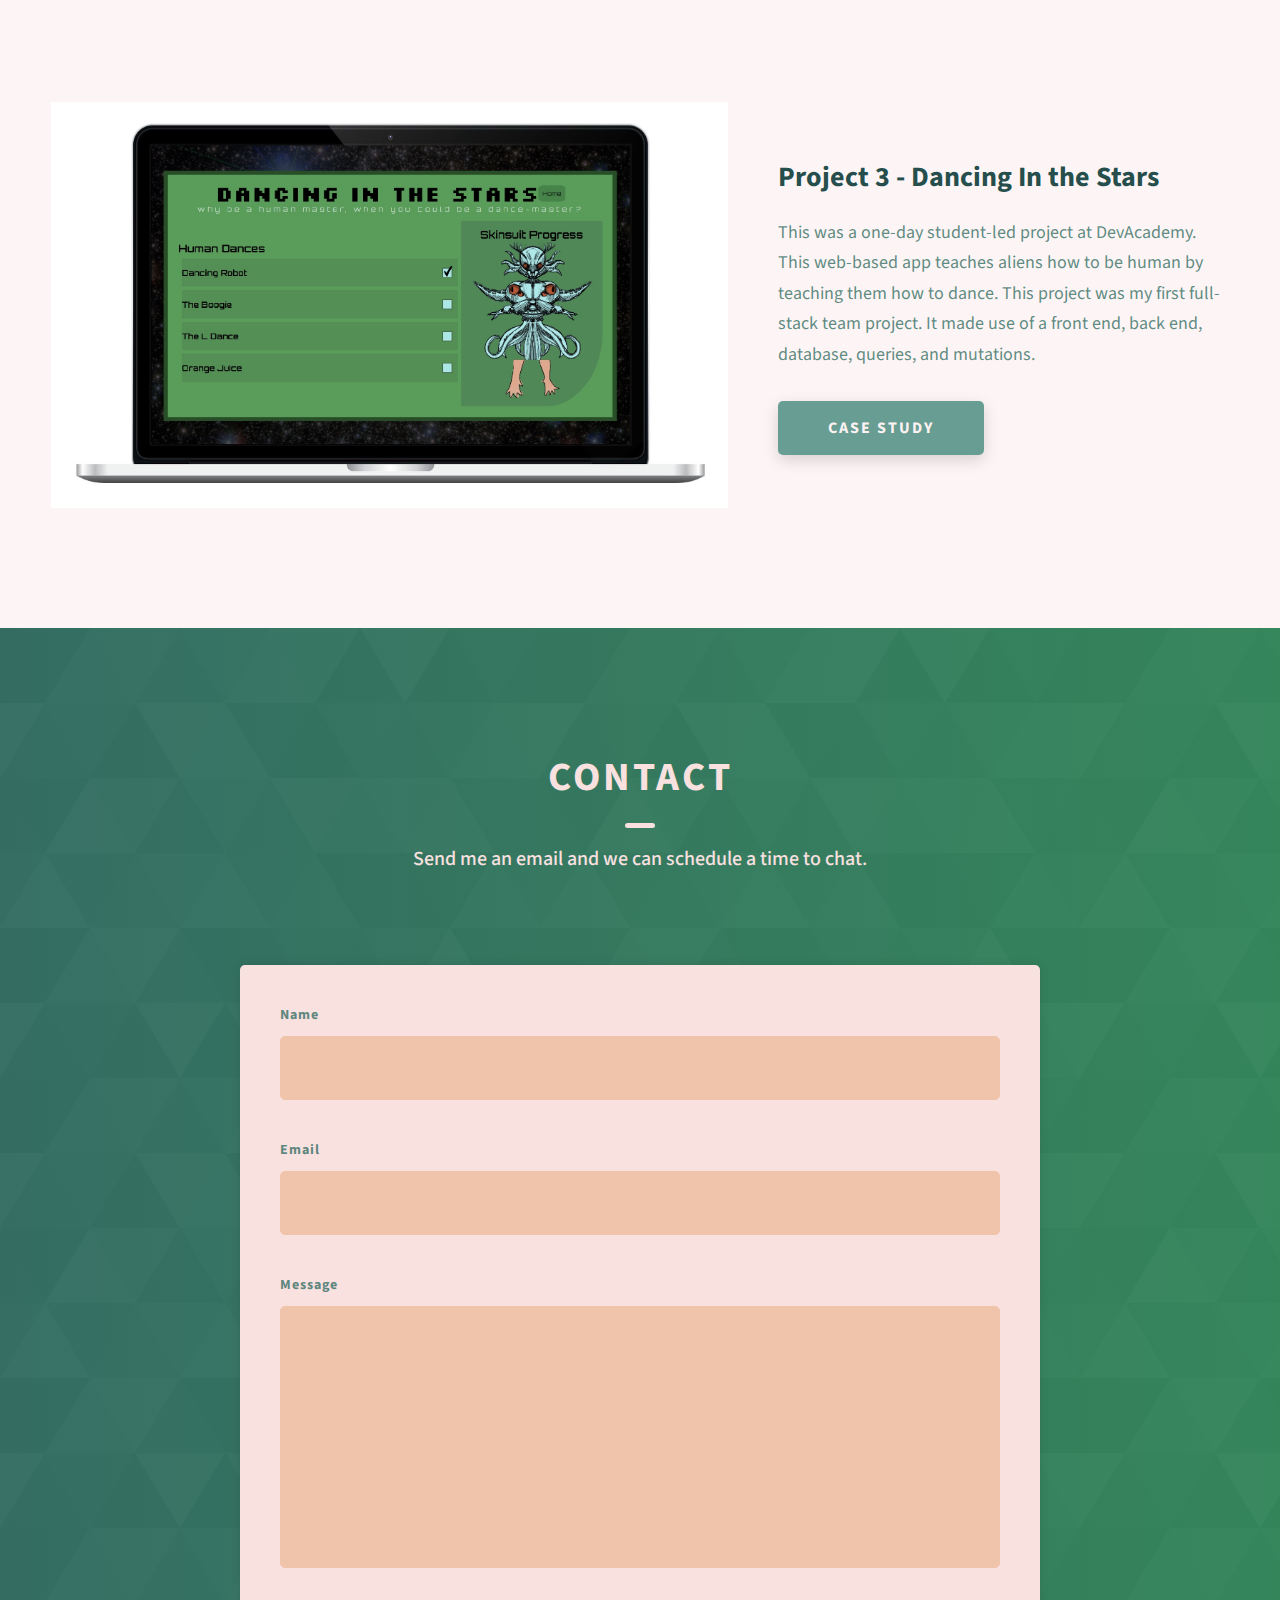
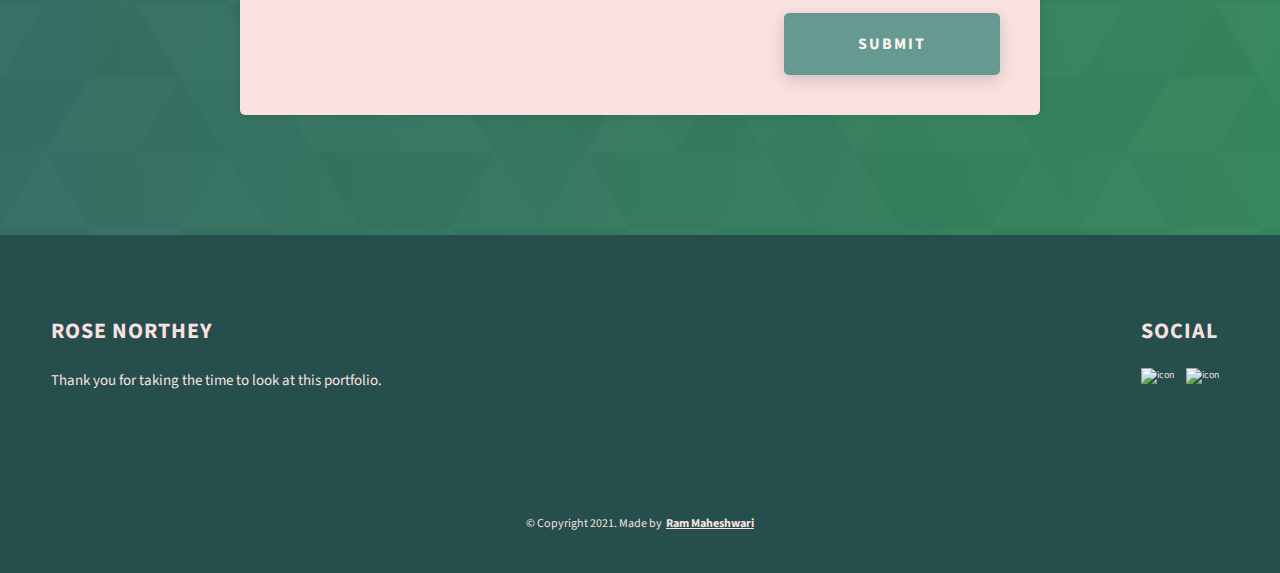
==== commit ff258c55: "tweak tagline" ====
--- a/index.html
+++ b/index.html
@@ -87,9 +87,9 @@
         <h1 class="heading-primary">Rose Northey</h1>
         <div class="home-hero__info">
           <p class="text-primary">
-            design with empathy
+            Development Through Empathy
             <br/>
-            problem-solve with creativity
+            Problem-Solving Through Creativity
           </p>
         </div>
         <div class="home-hero__cta">
@@ -175,14 +175,7 @@
               <div class="skills__skill">CSS</div>
               <div class="skills__skill">JavaScript</div>
               <div class="skills__skill">React</div>
-              <div class="skills__skill">SASS</div>
               <div class="skills__skill">GIT</div>
-              <div class="skills__skill">Shopify</div>
-              <div class="skills__skill">Wordpress</div>
-              <div class="skills__skill">Google ADS</div>
-              <div class="skills__skill">Facebook Ads</div>
-              <div class="skills__skill">Android</div>
-              <div class="skills__skill">IOS</div>
             </div>
           </div>
         </div>
@@ -193,8 +186,7 @@
         <h2 class="heading heading-sec heading-sec__mb-bg">
           <span class="heading-sec__main">Projects</span>
           <span class="heading-sec__sub">
-            Lorem ipsum dolor sit amet consectetur adipisicing elit. Hic facilis
-            tempora explicabo quae quod deserunt eius sapiente
+            A collection of full stack project created both within teams and within solo coding sessions.
           </span>
         </h2>
 
@@ -354,8 +346,7 @@
           <div class="main-footer__row main-footer__row-2">
             <h4 class="heading heading-sm text-lt">Rose Northey</h4>
             <p class="main-footer__short-desc">
-              Lorem ipsum dolor sit amet consectetur adipisicing elit facilis
-              tempora explicabo quae quod deserunt
+              Thank you for taking the time to look at this portfolio. 
             </p>
           </div>
         </div>
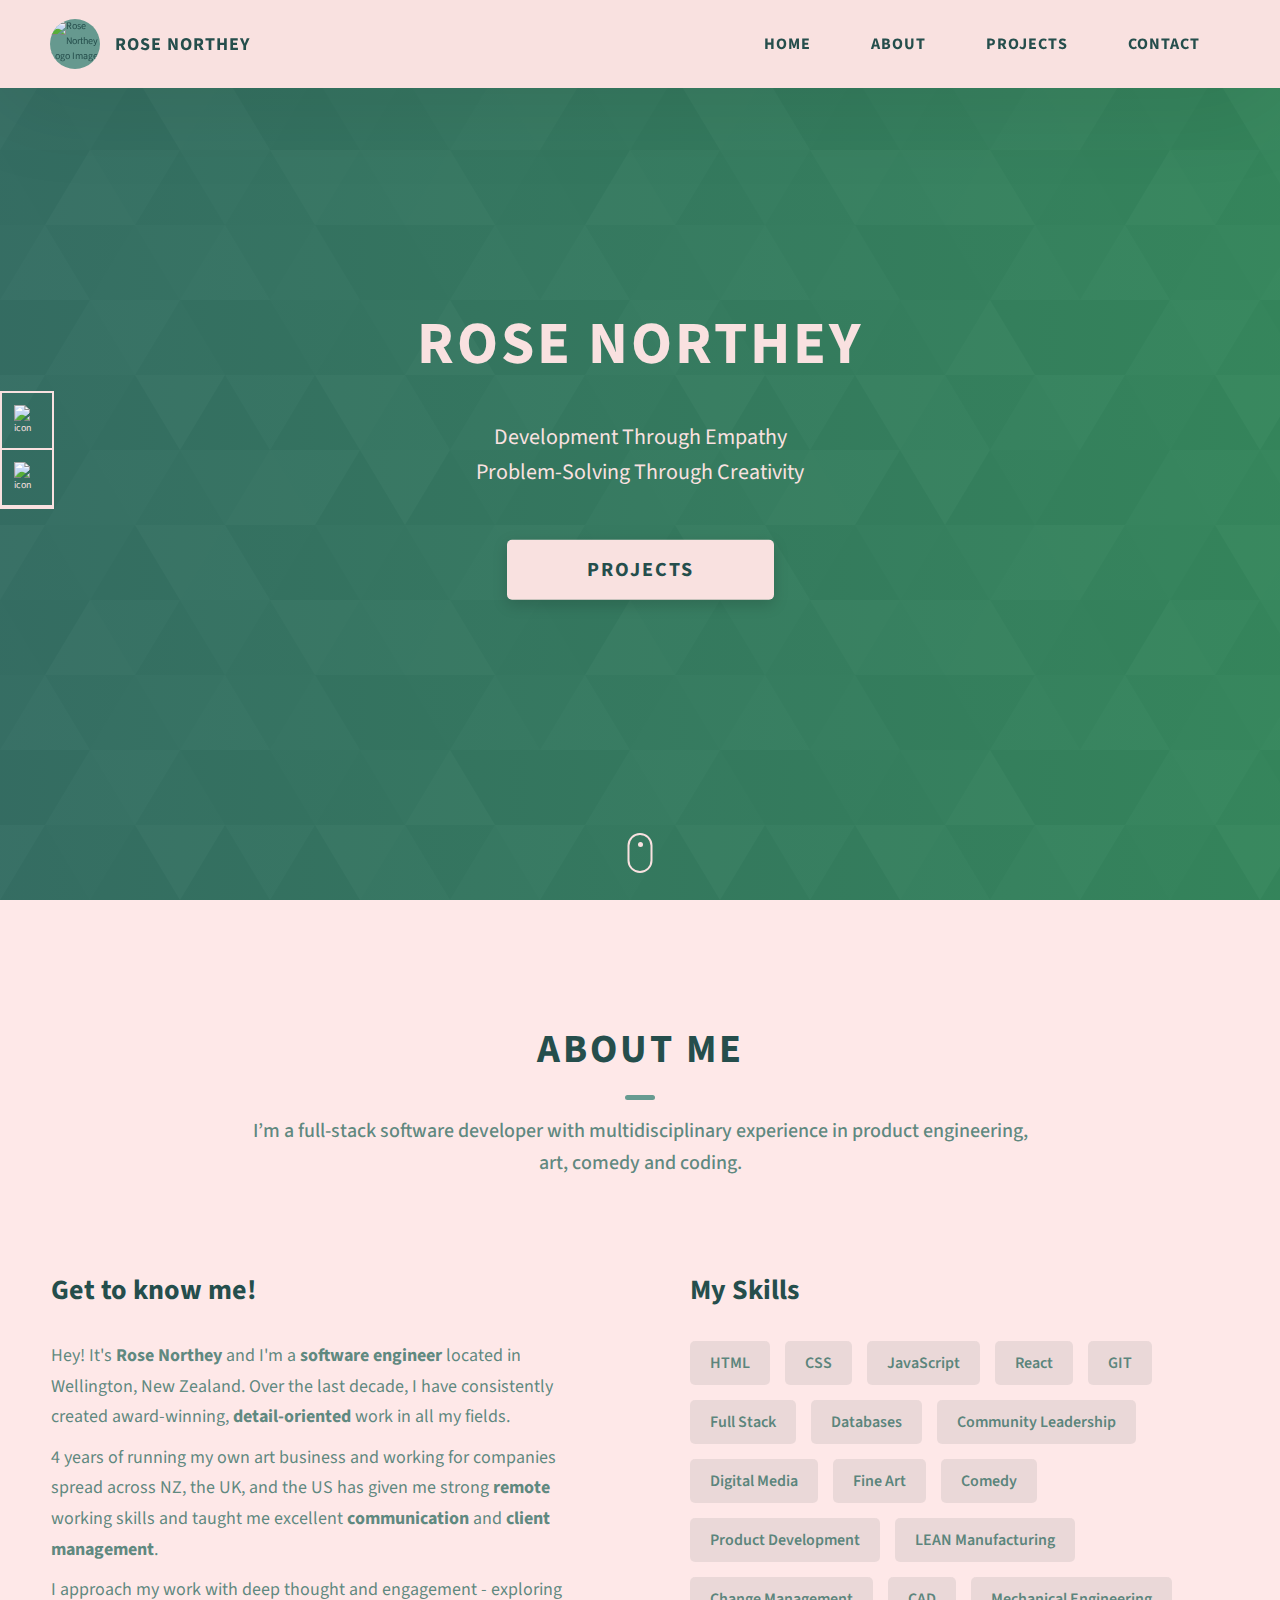
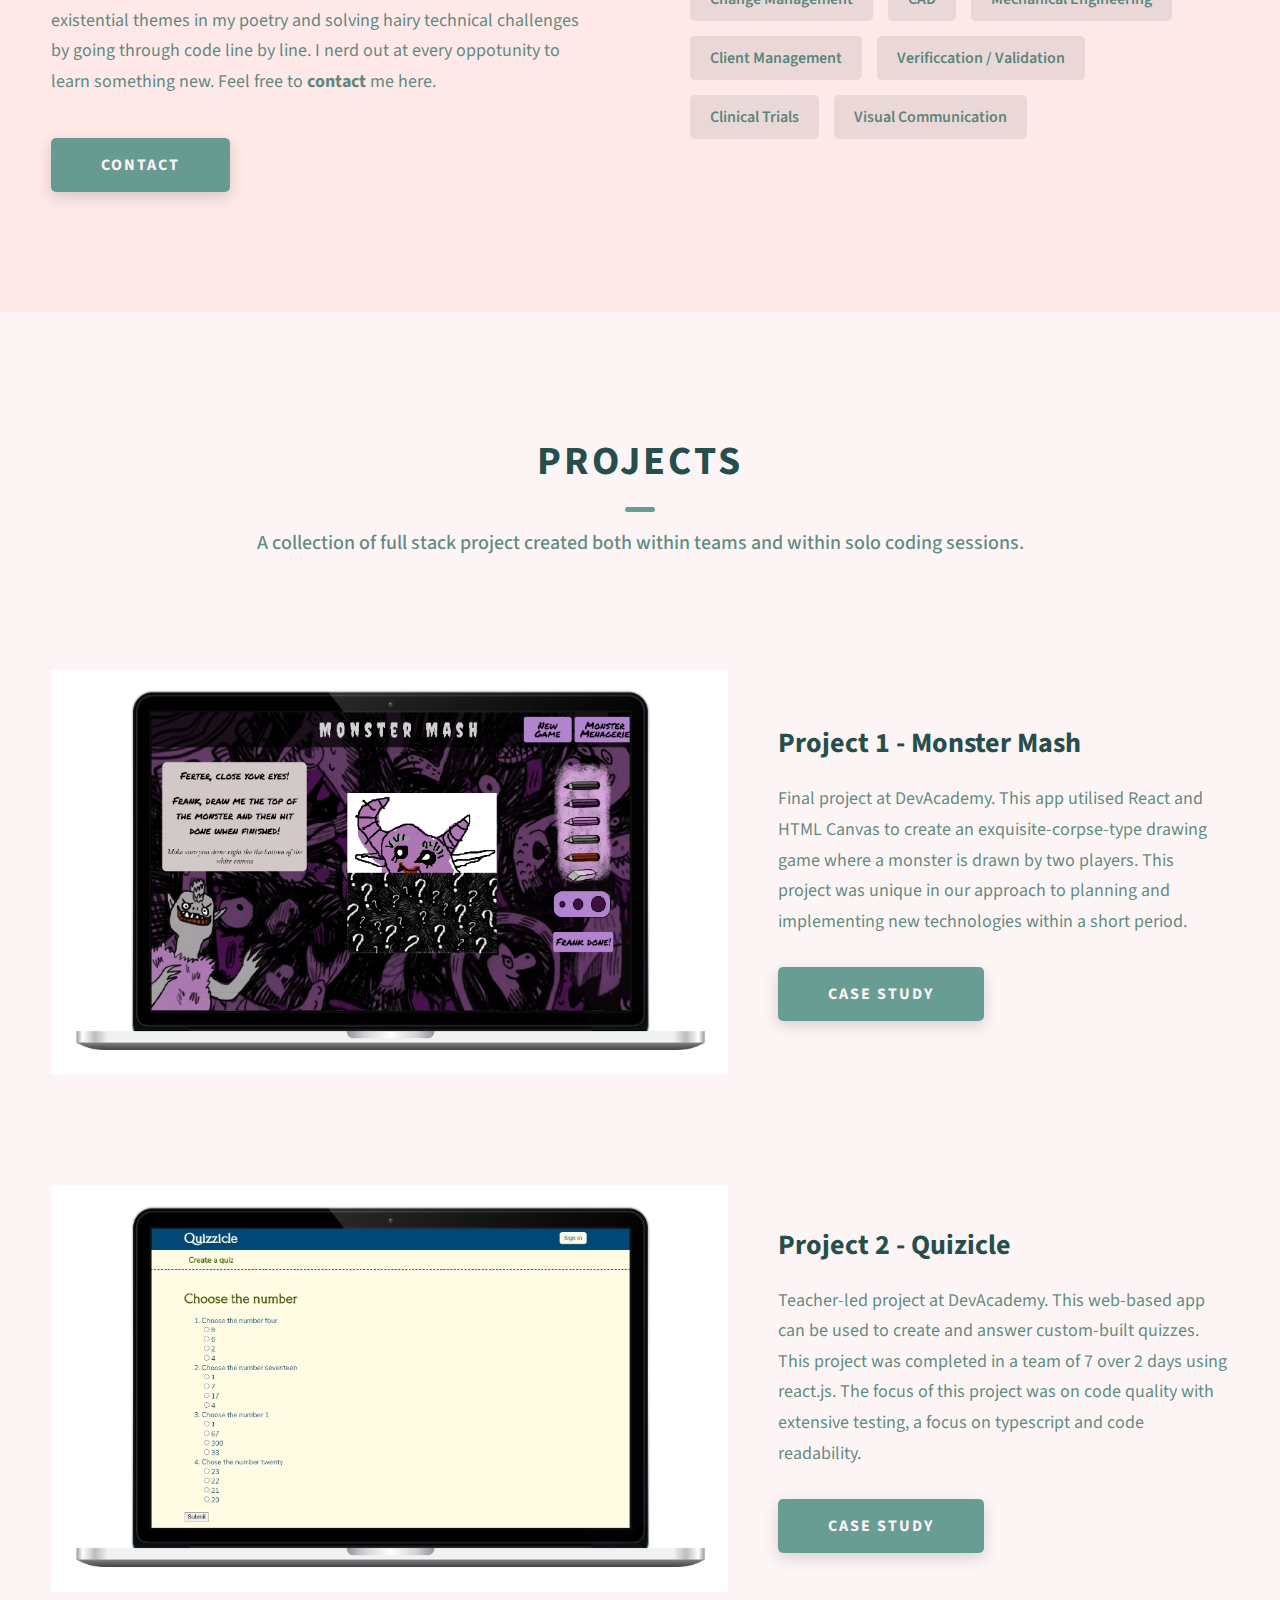
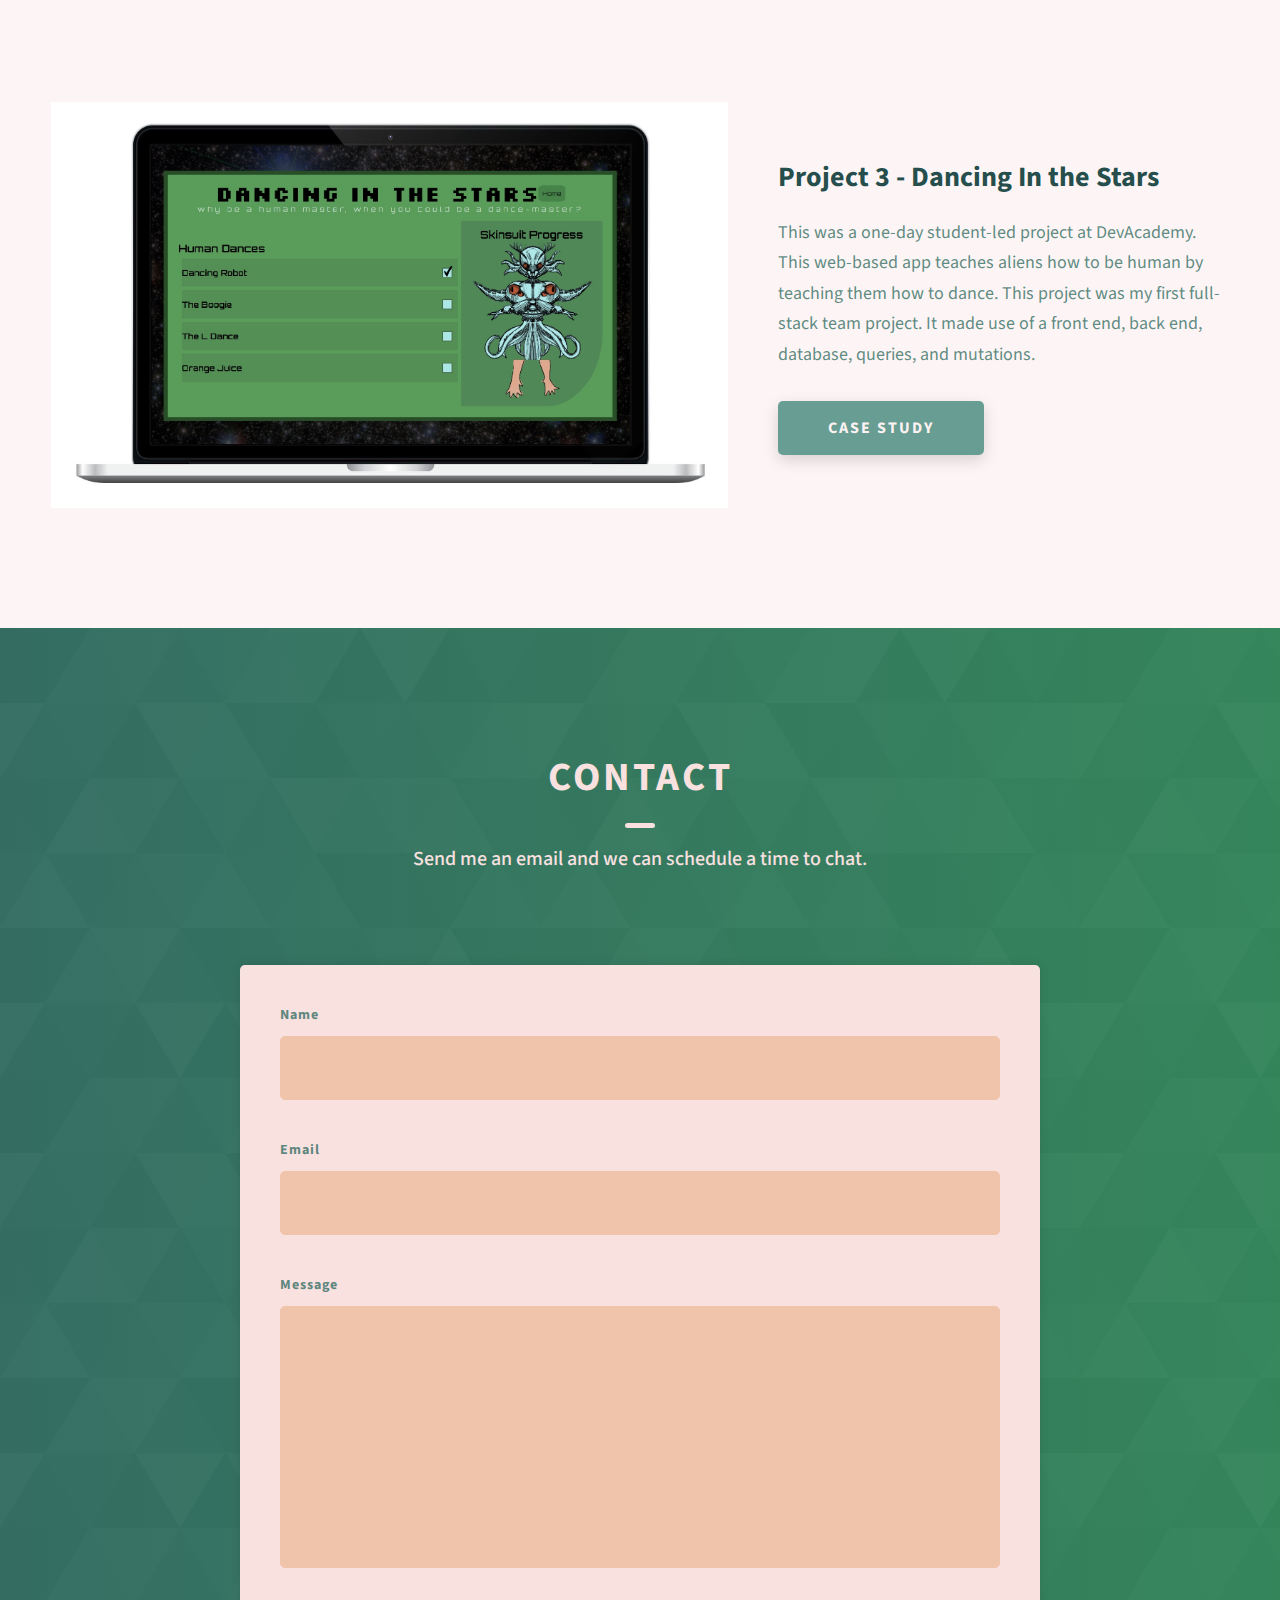
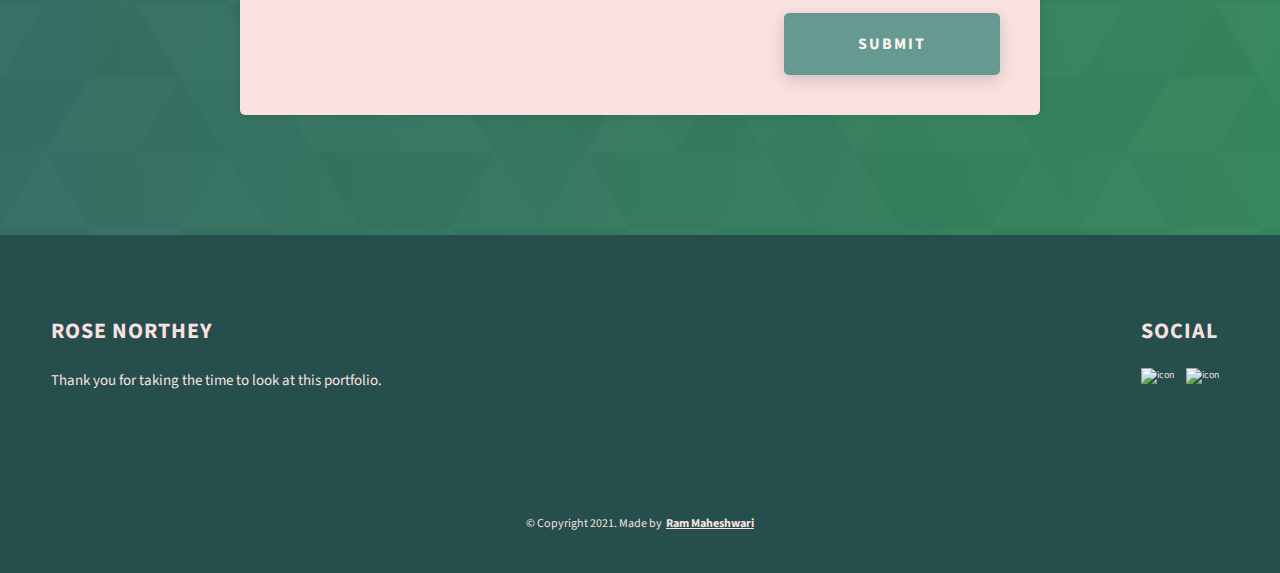
==== commit 5b4cc7d6: "add more skills and tweak project 1 titles" ====
--- a/index.html
+++ b/index.html
@@ -176,6 +176,21 @@
               <div class="skills__skill">JavaScript</div>
               <div class="skills__skill">React</div>
               <div class="skills__skill">GIT</div>
+              <div class="skills__skill">Full Stack</div>
+              <div class="skills__skill">Databases</div>
+              <div class="skills__skill">Community Leadership</div>
+              <div class="skills__skill">Digital Media</div>
+              <div class="skills__skill">Fine Art</div>
+              <div class="skills__skill">Comedy</div>
+              <div class="skills__skill">Product Development</div>
+              <div class="skills__skill">LEAN Manufacturing</div>
+              <div class="skills__skill">Change Management</div>
+              <div class="skills__skill">CAD</div>
+              <div class="skills__skill">Mechanical Engineering</div>
+              <div class="skills__skill">Client Management</div>
+              <div class="skills__skill">Verificcation / Validation</div>
+              <div class="skills__skill">Clinical Trials</div>
+              <div class="skills__skill">Visual Communication</div>
             </div>
           </div>
         </div>
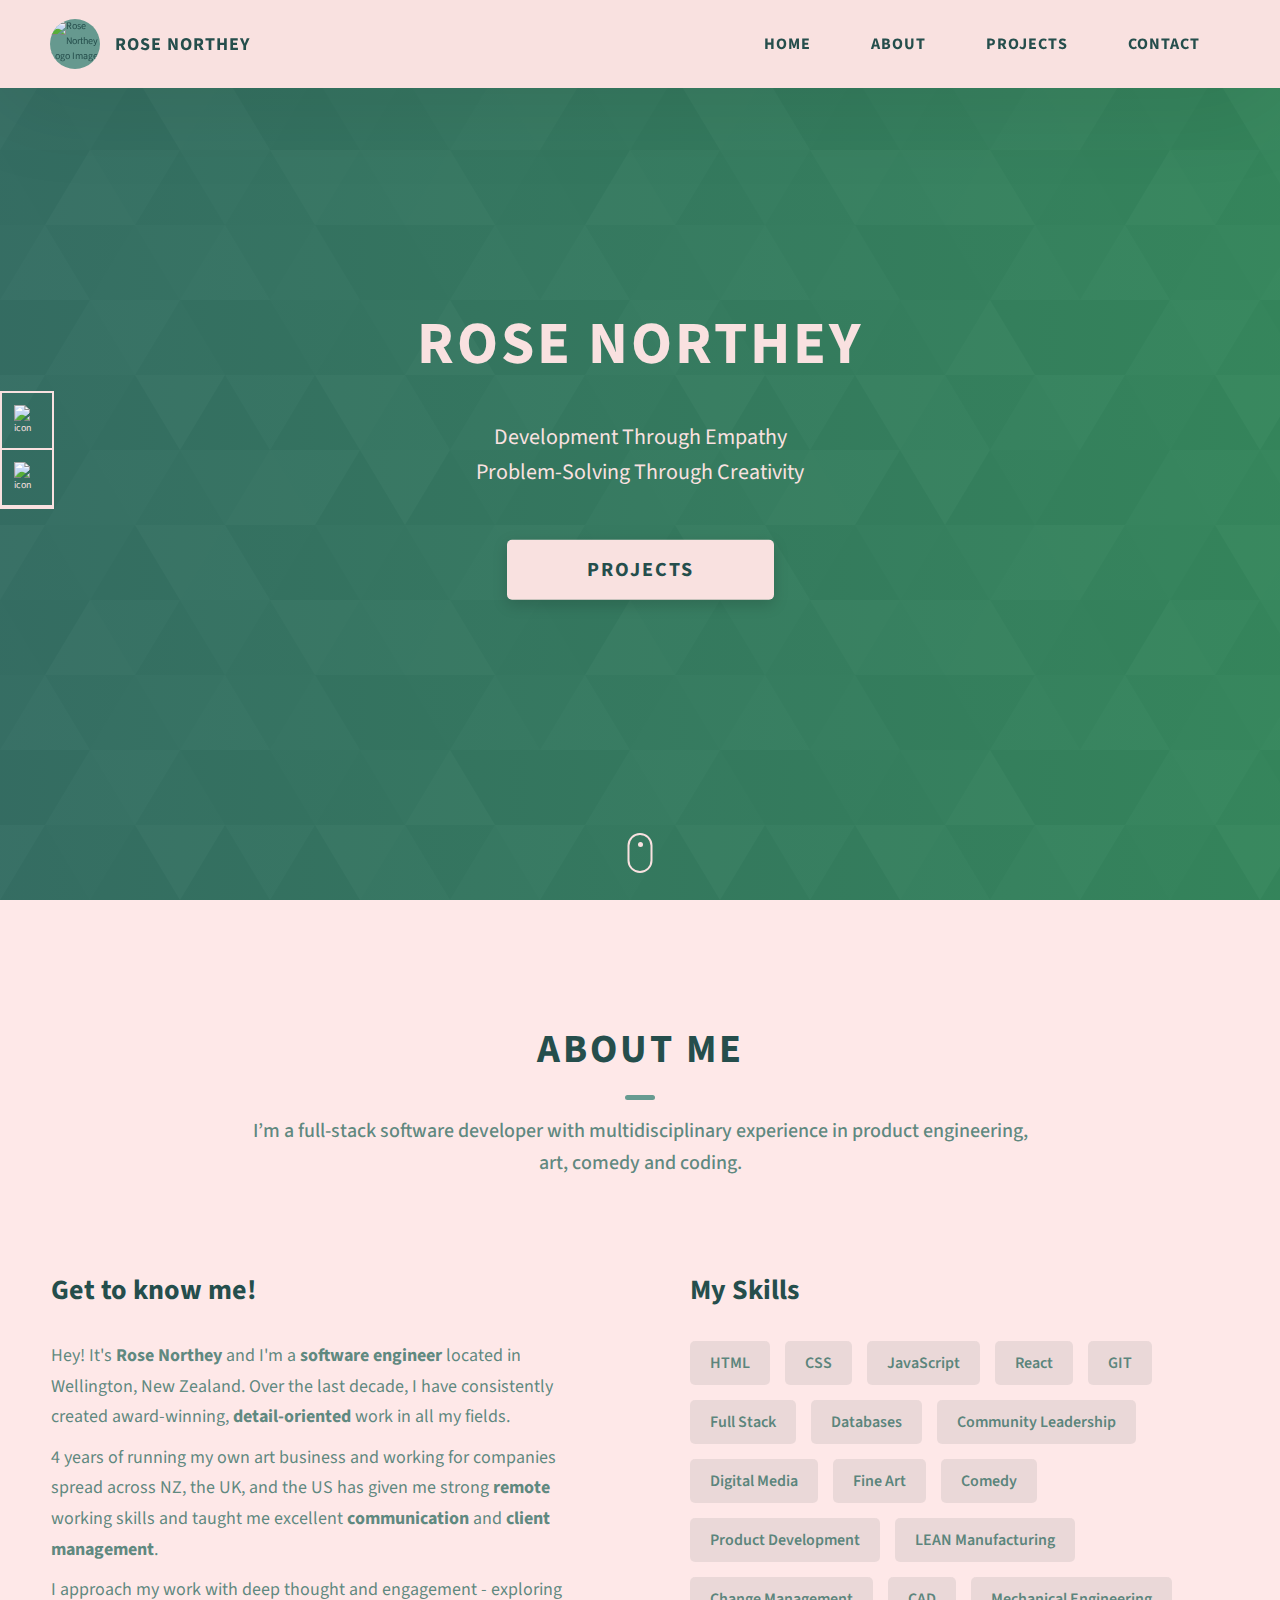
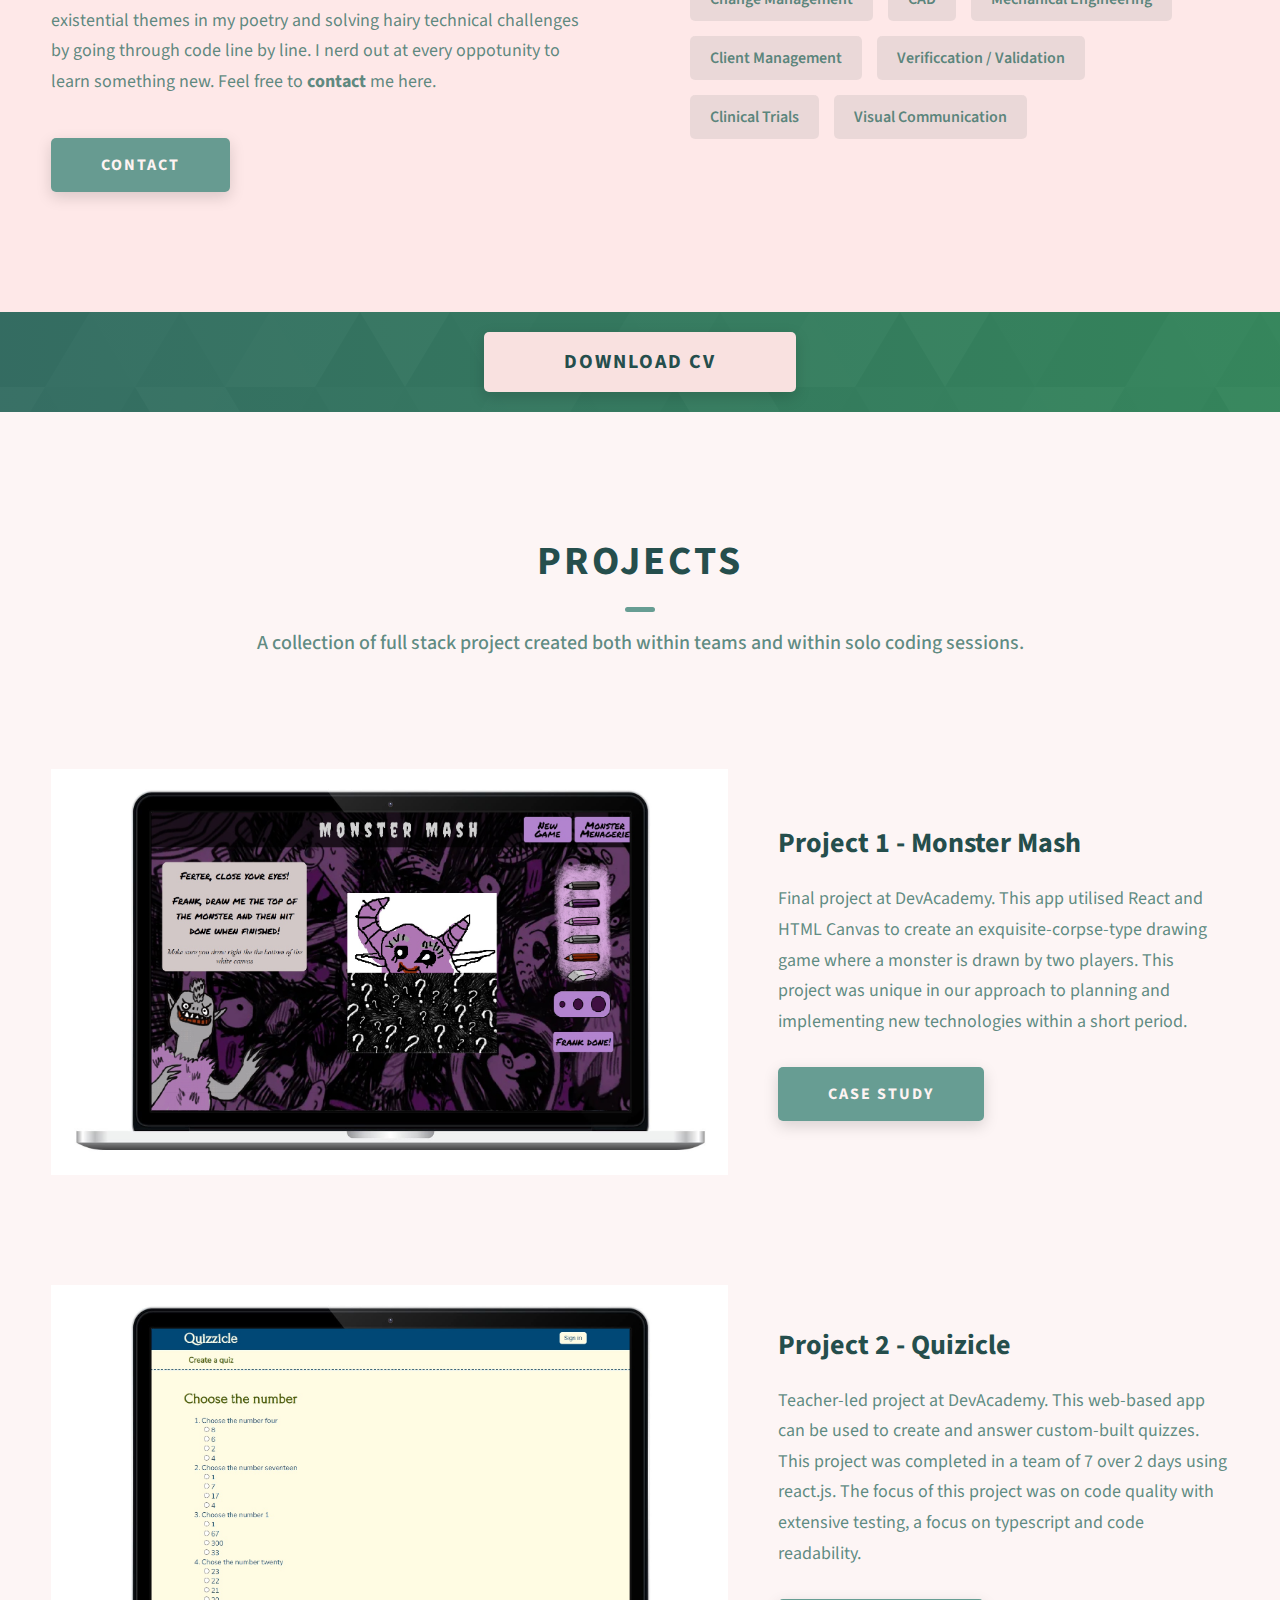
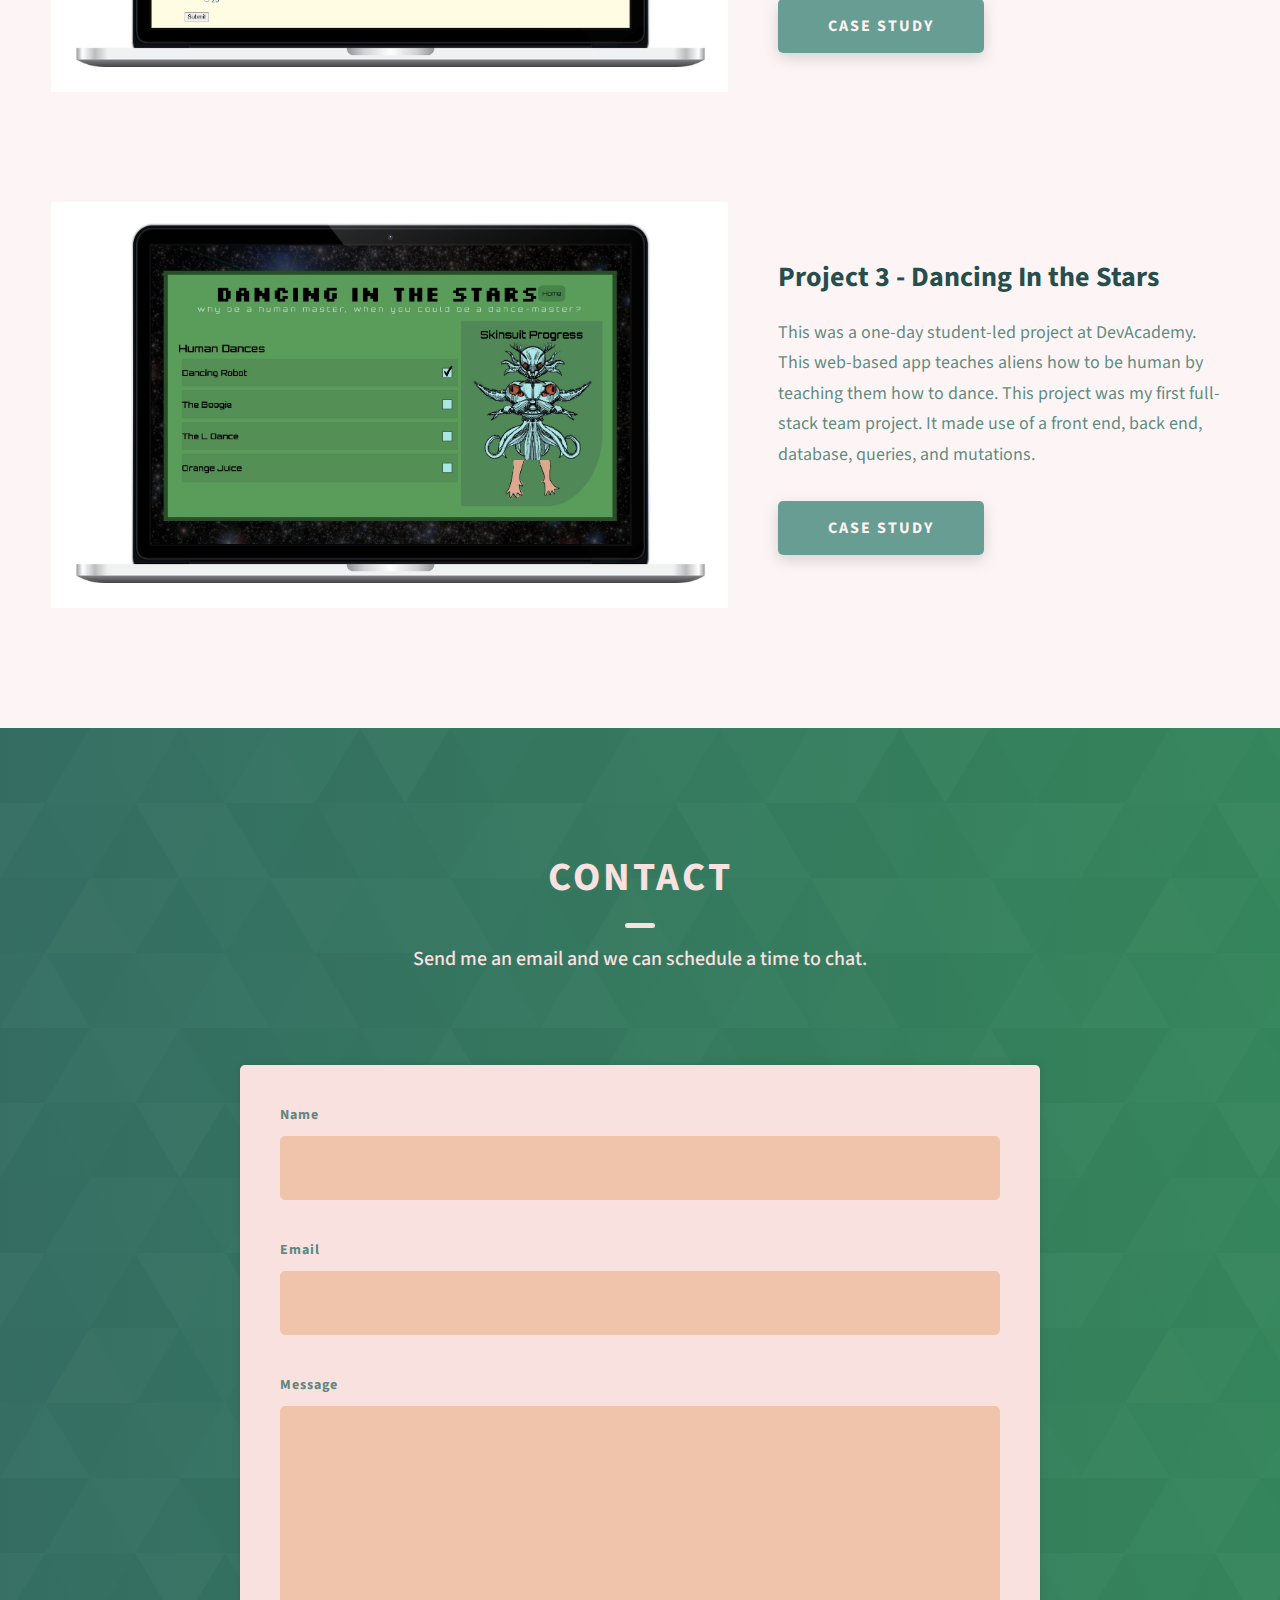
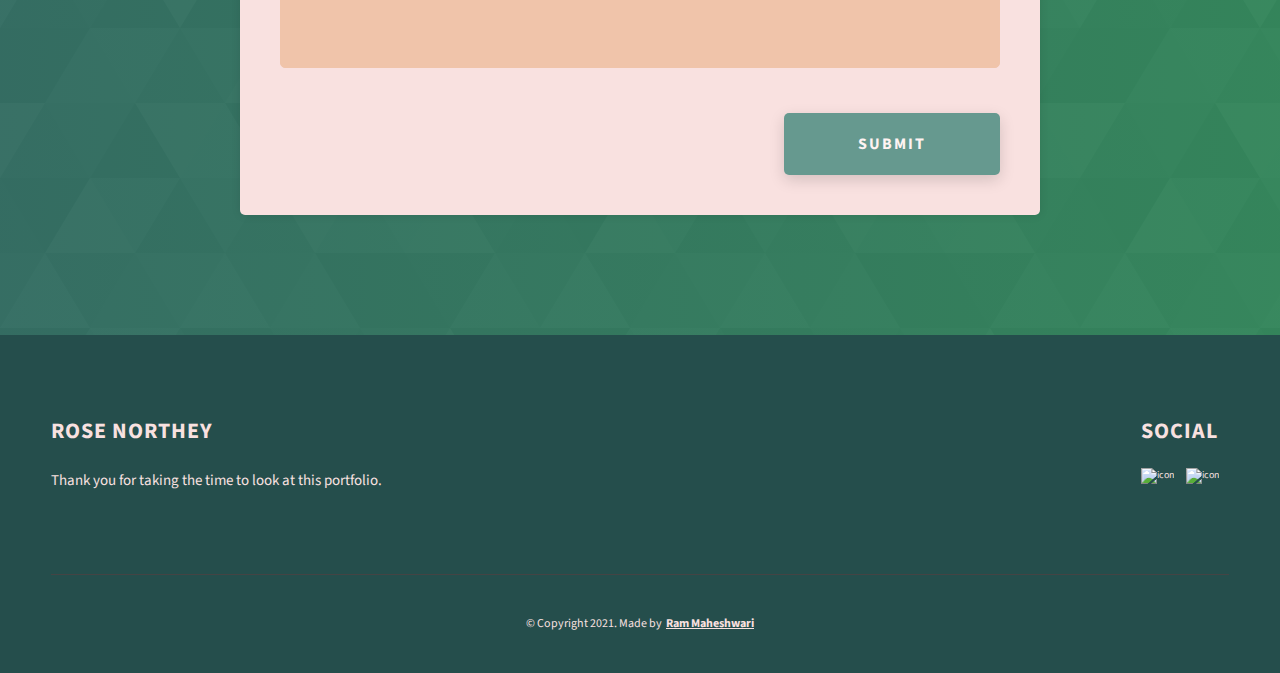
==== commit a6b3ba85: "add download cv button" ====
--- a/index.html
+++ b/index.html
@@ -196,6 +196,15 @@
         </div>
       </div>
     </section>
+    <div class = 'margin'>
+    <section class="project-cs-hero">
+        <div class="project-cs-hero__cta">
+          <a href="https://github.com/noah-russell/monster-mash" class="btn btn--bg" target="_blank">Download CV</a>
+        </div>
+        </div>
+      </div>
+    </section>
+  </div>
     <section id="projects" class="projects sec-pad">
       <div class="main-container">
         <h2 class="heading heading-sec heading-sec__mb-bg">
--- a/css/style.css
+++ b/css/style.css
@@ -724,6 +724,14 @@
   font-weight: 700;
   transition: color 0.3s;
 }
+
+.margin a.btn.btn--bg{
+margin:2rem;
+}
+
+.margin .project-cs-hero__cta{
+  margin-top: 0;
+}
 .header__link:hover {
   color: rgba(25, 180, 151, 0.8);
   background-color: #ffffffa1;
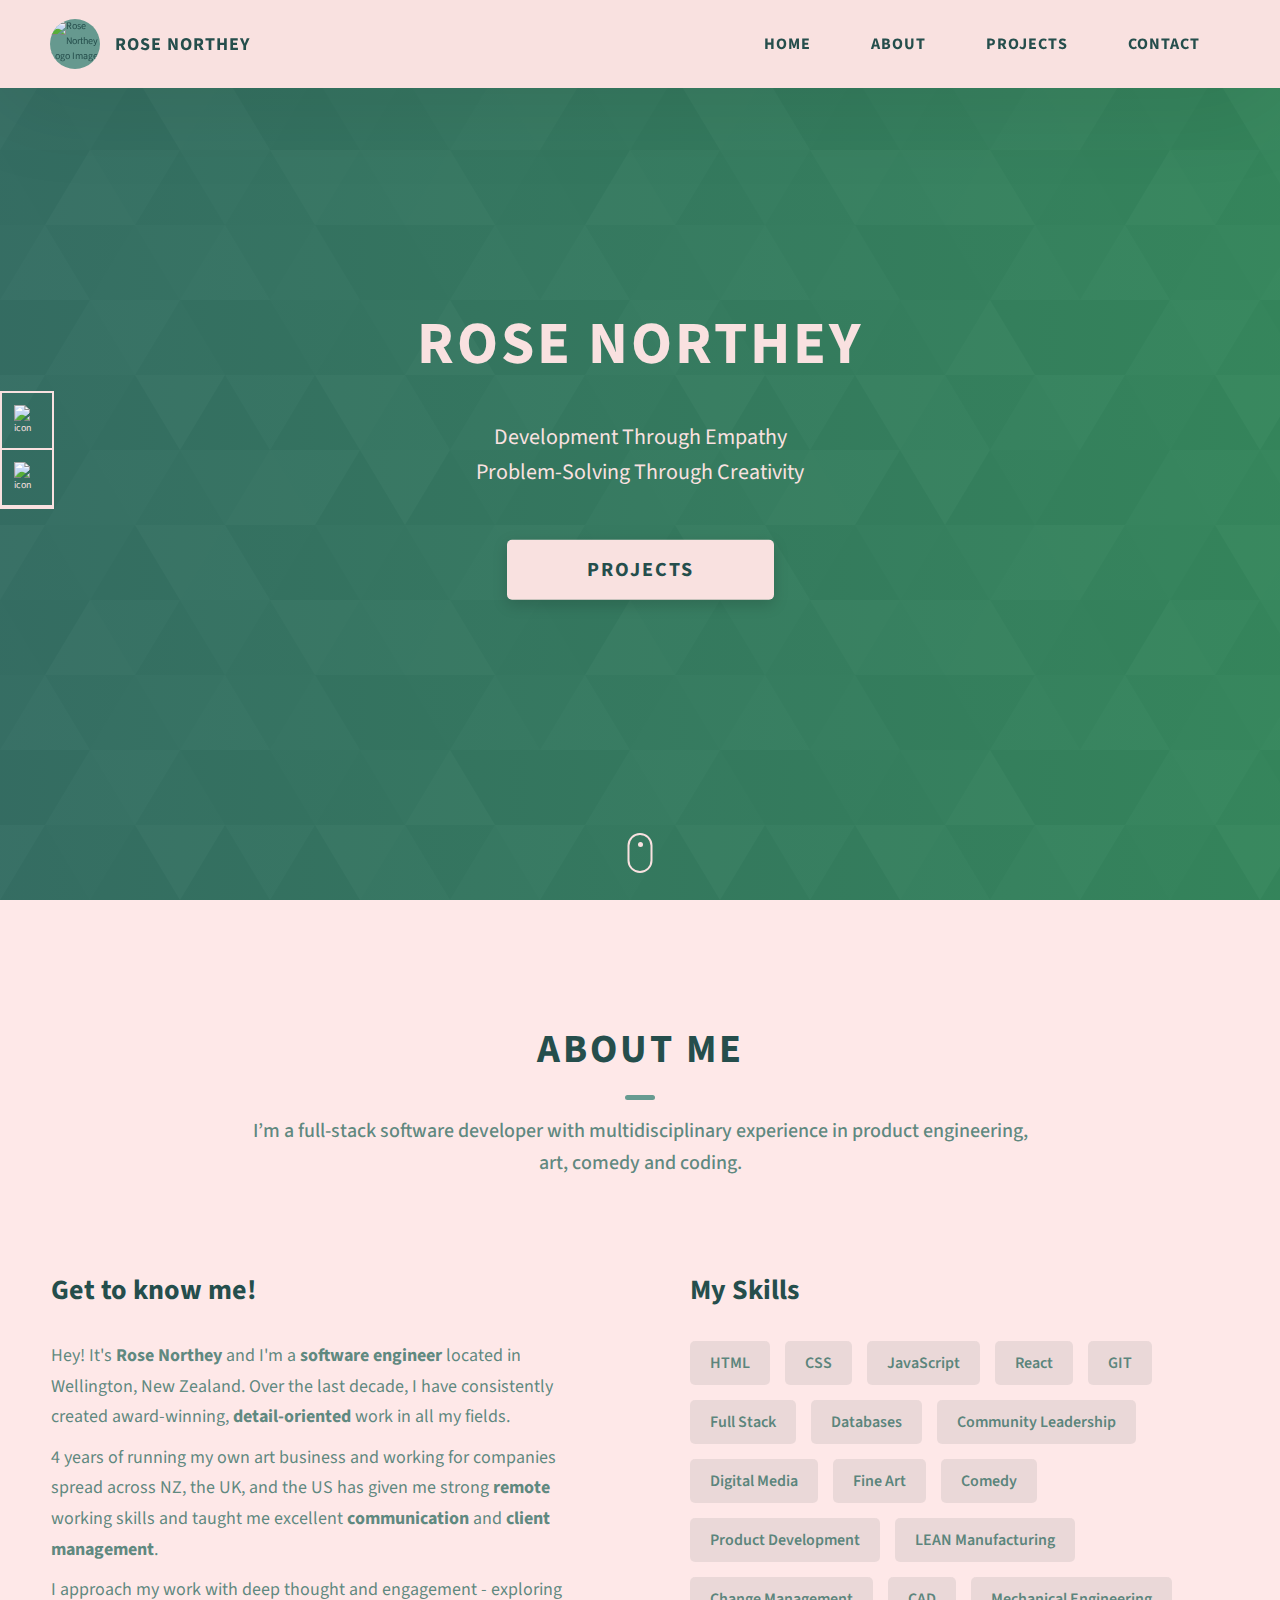
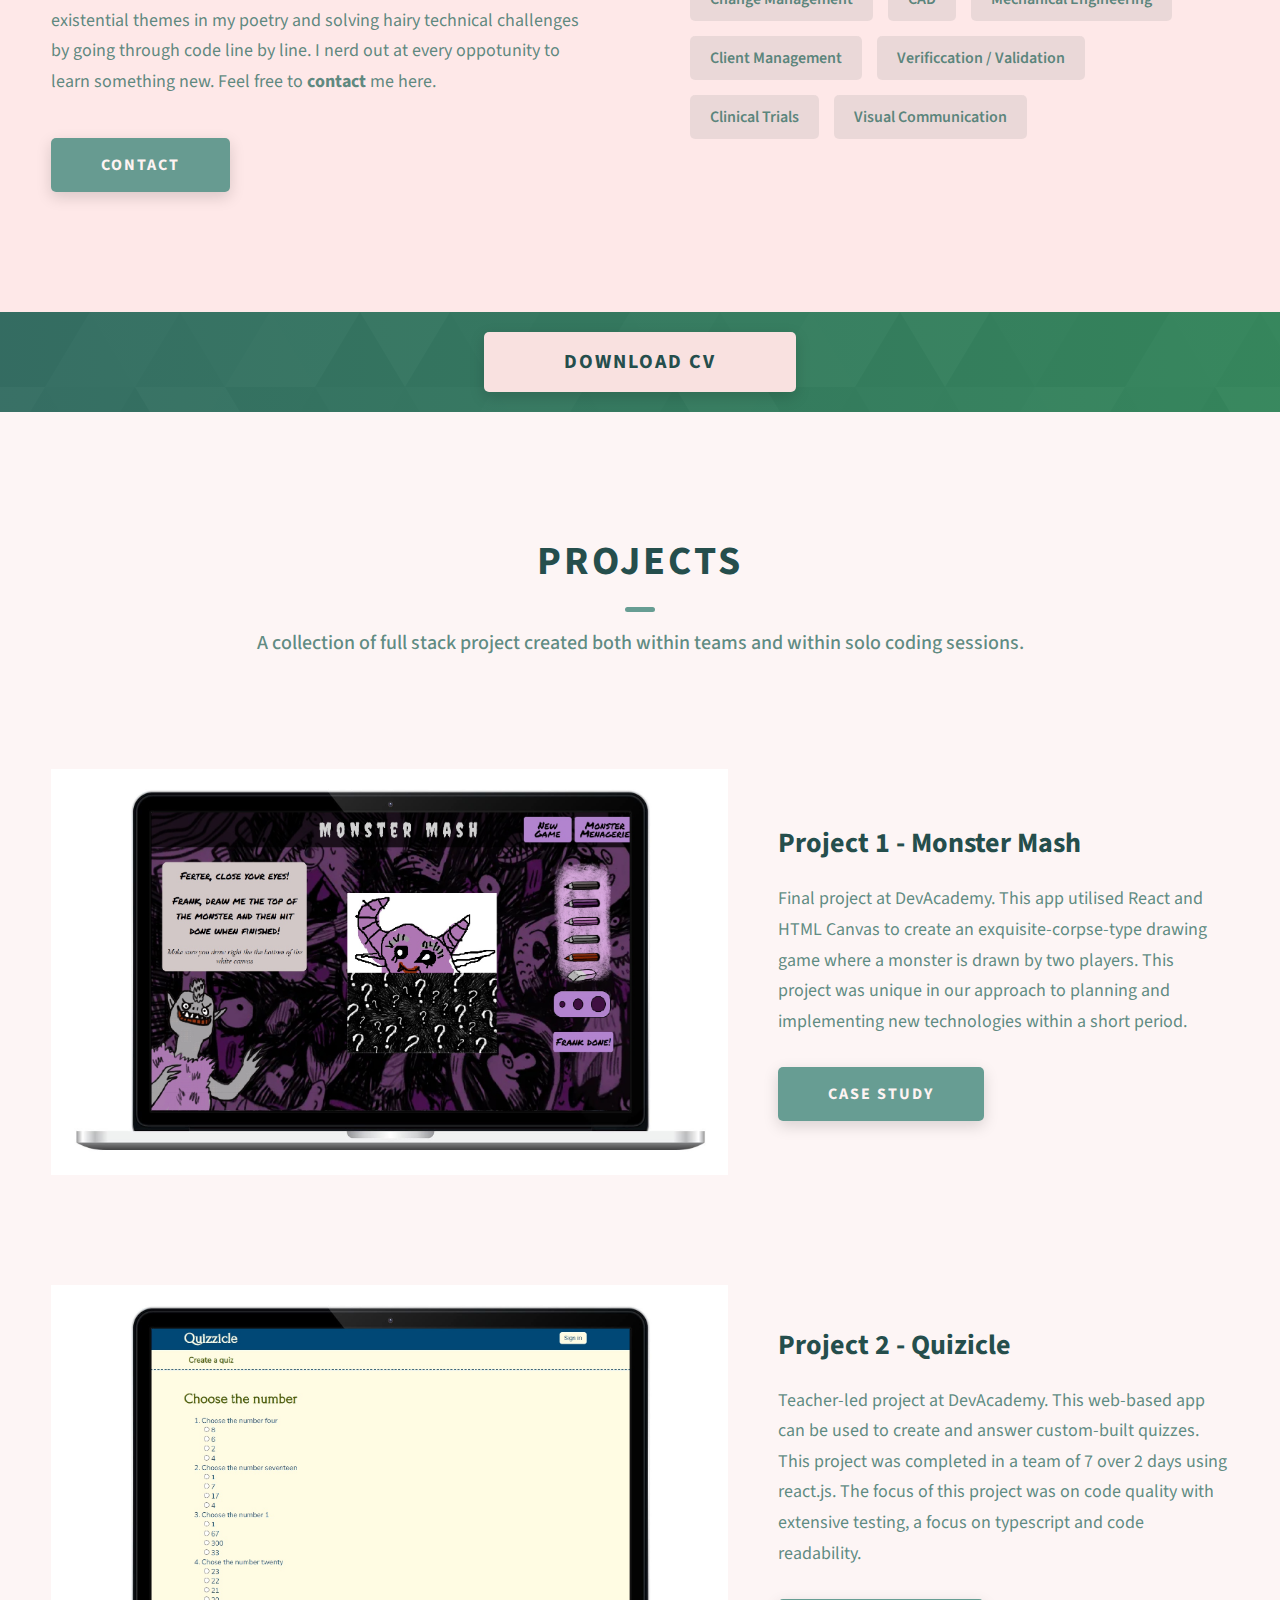
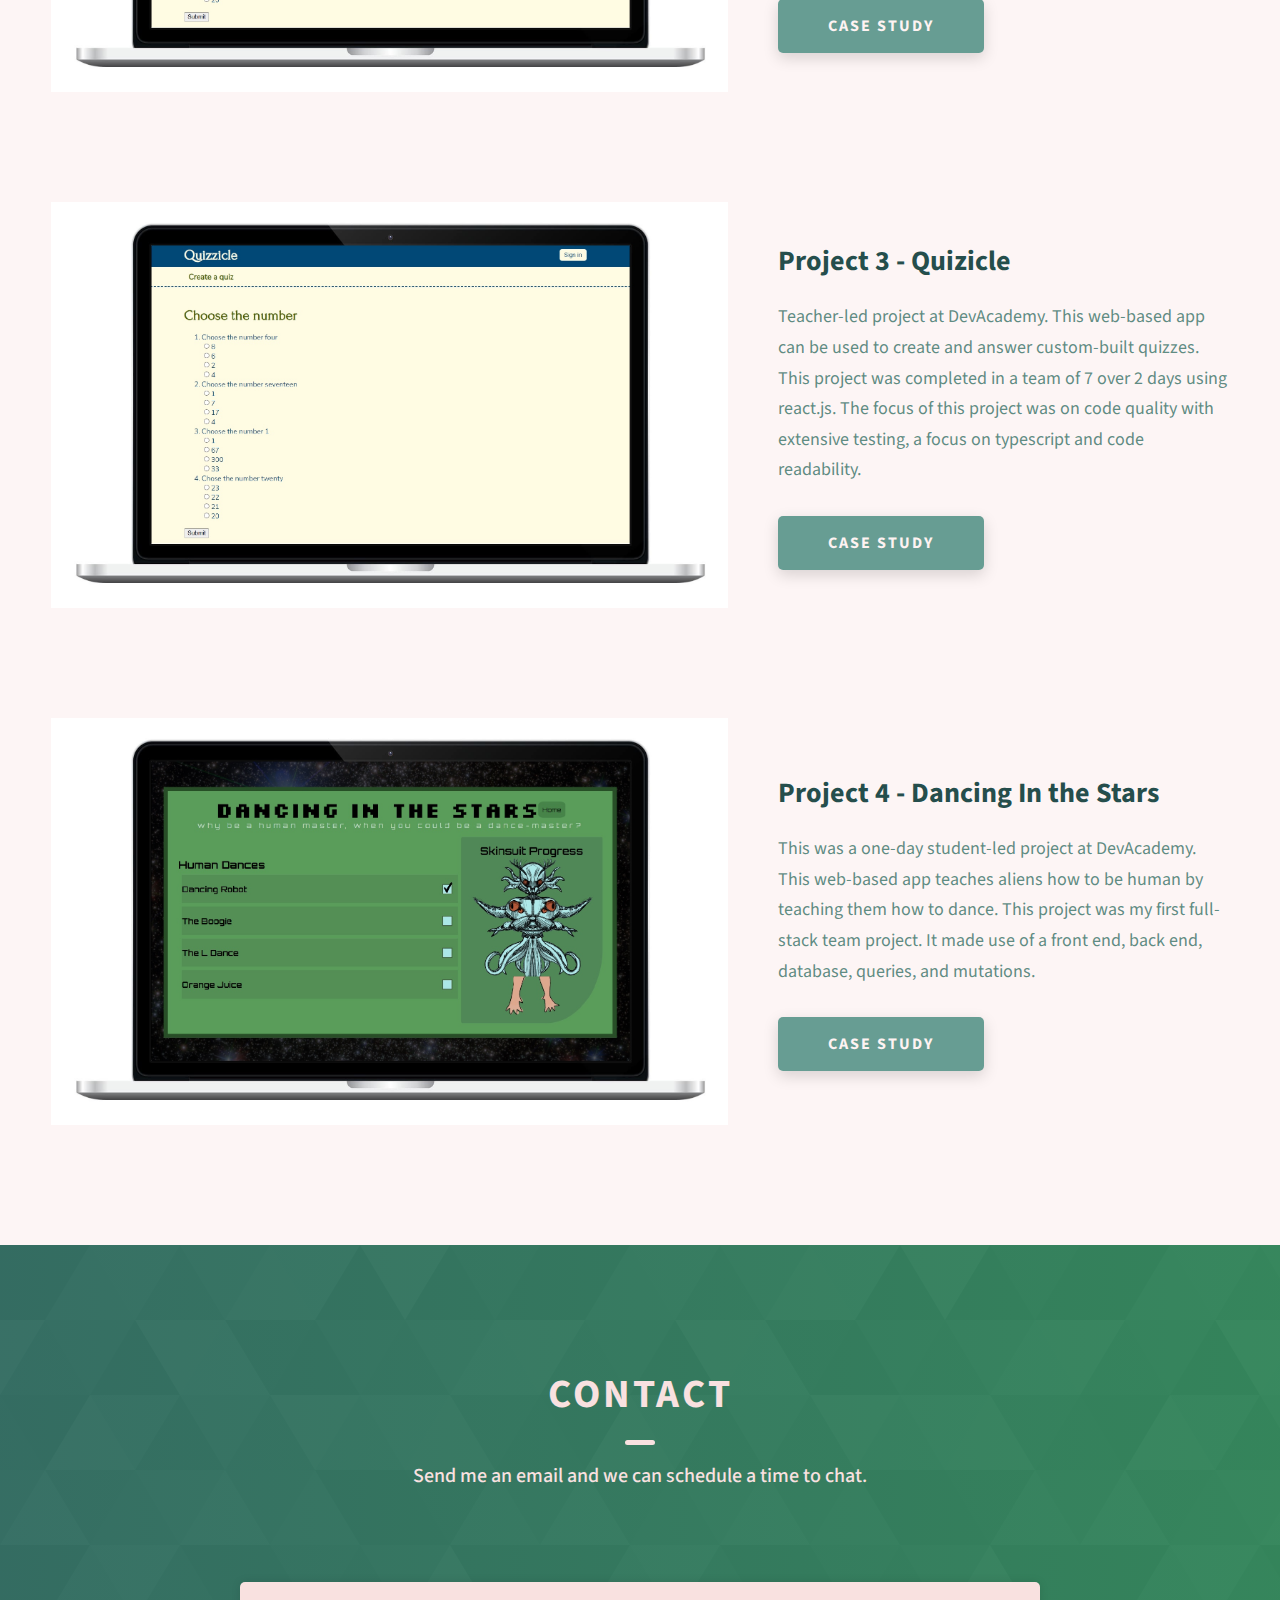
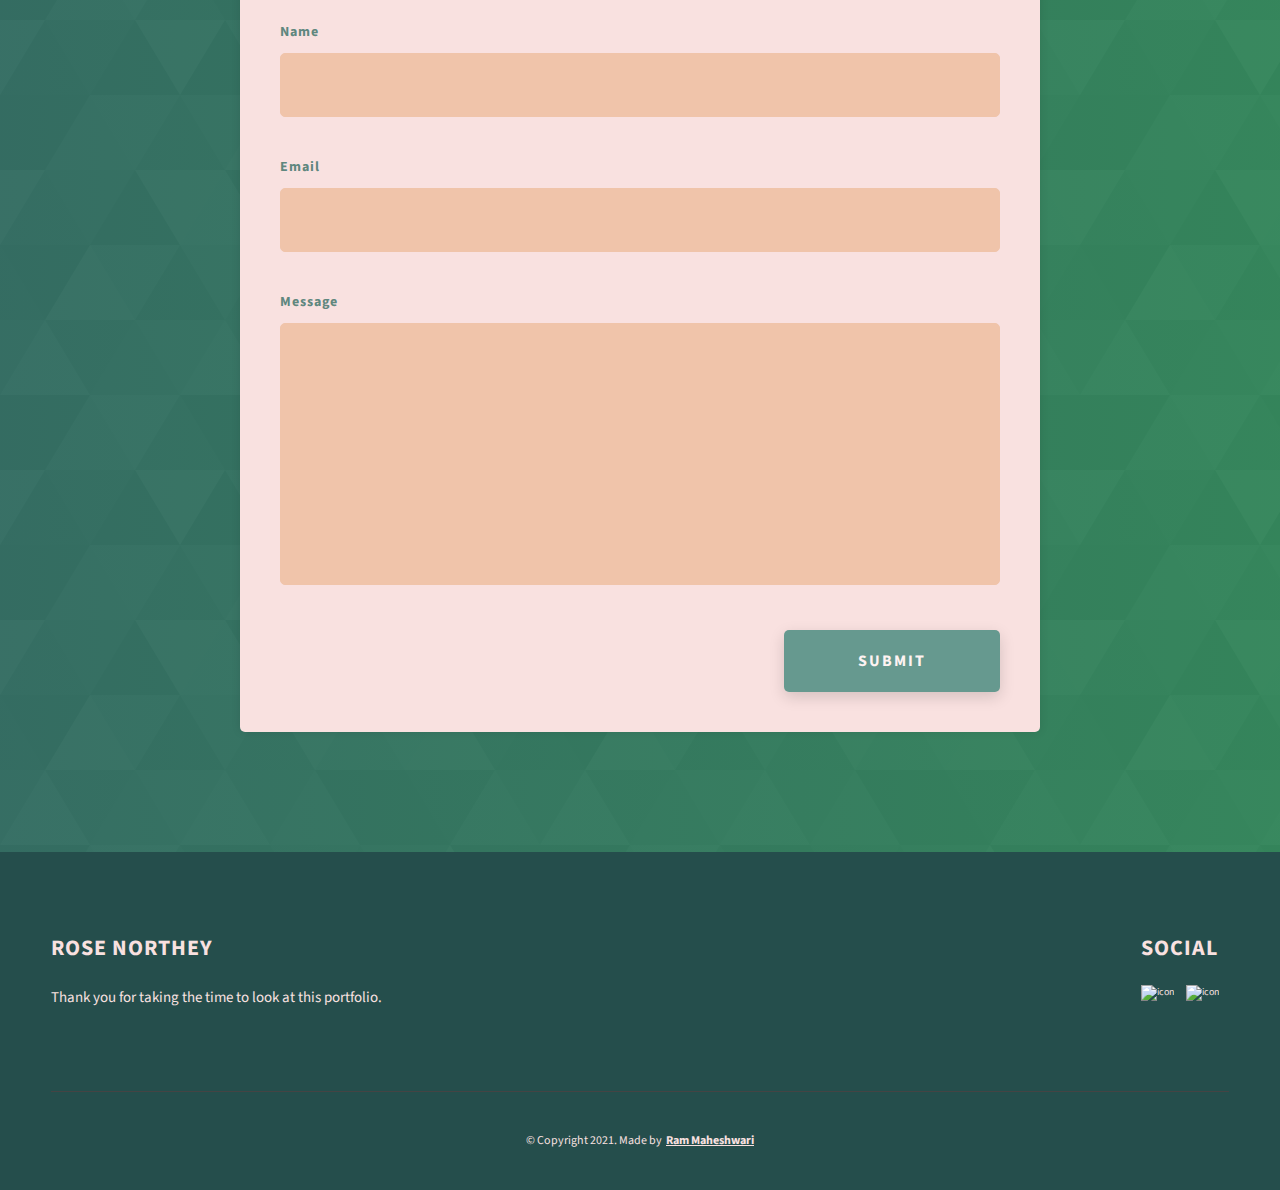
==== commit b50d18e0: "add project 2 and shuffle others around" ====
--- a/index.html
+++ b/index.html
@@ -199,7 +199,7 @@
     <div class = 'margin'>
     <section class="project-cs-hero">
         <div class="project-cs-hero__cta">
-          <a href="https://github.com/noah-russell/monster-mash" class="btn btn--bg" target="_blank">Download CV</a>
+          <a href="./assets/pdf/Rose-Northey-ResumeCV.pdf" download class="btn btn--bg" target="_blank">Download CV</a>
         </div>
         </div>
       </div>
@@ -246,6 +246,7 @@
                 loading="lazy"
               />
             </div>
+            
             <div class="projects__row-content">
               <h3 class="projects__row-content-title">Project 2 - Quizicle</h3>
               <p class="projects__row-content-desc">
@@ -253,6 +254,29 @@
               </p>
               <a
                 href="./project-2.html"
+                class="btn btn--med btn--theme dynamicBgClr"
+                target="_blank"
+                >Case Study</a
+              >
+            </div>
+          </div>
+          <div class="projects__row">
+            <div class="projects__row-img-cont">
+              <img
+                src="./assets/jpeg/quizicle.JPG"
+                alt="Software of quizicle website"
+                class="projects__row-img"
+                loading="lazy"
+              />
+            </div>
+            
+            <div class="projects__row-content">
+              <h3 class="projects__row-content-title">Project 3 - Quizicle</h3>
+              <p class="projects__row-content-desc">
+                Teacher-led project at DevAcademy. This web-based app can be used to create and answer custom-built quizzes. This project was completed in a team of 7 over 2 days using react.js. The focus of this project was on code quality with extensive testing, a focus on typescript and code readability.
+              </p>
+              <a
+                href="./project-3.html"
                 class="btn btn--med btn--theme dynamicBgClr"
                 target="_blank"
                 >Case Study</a
@@ -268,13 +292,14 @@
                 loading="lazy"
               />
             </div>
+
             <div class="projects__row-content">
-              <h3 class="projects__row-content-title">Project 3 - Dancing In the Stars</h3>
+              <h3 class="projects__row-content-title">Project 4 - Dancing In the Stars</h3>
               <p class="projects__row-content-desc">
                 This was a one-day student-led project at DevAcademy. This web-based app teaches aliens how to be human by teaching them how to dance. This project was my first full-stack team project. It made use of a front end, back end, database, queries, and mutations. 
               </p>
               <a
-                href="./project-3.html"
+                href="./project-4.html"
                 class="btn btn--med btn--theme dynamicBgClr"
                 target="_blank"
                 >Case Study</a
@@ -284,6 +309,8 @@
         </div>
       </div>
     </section>
+
+
     <section id="contact" class="contact sec-pad dynamicBg">
       <div class="main-container">
         <h2 class="heading heading-sec heading-sec__mb-med">
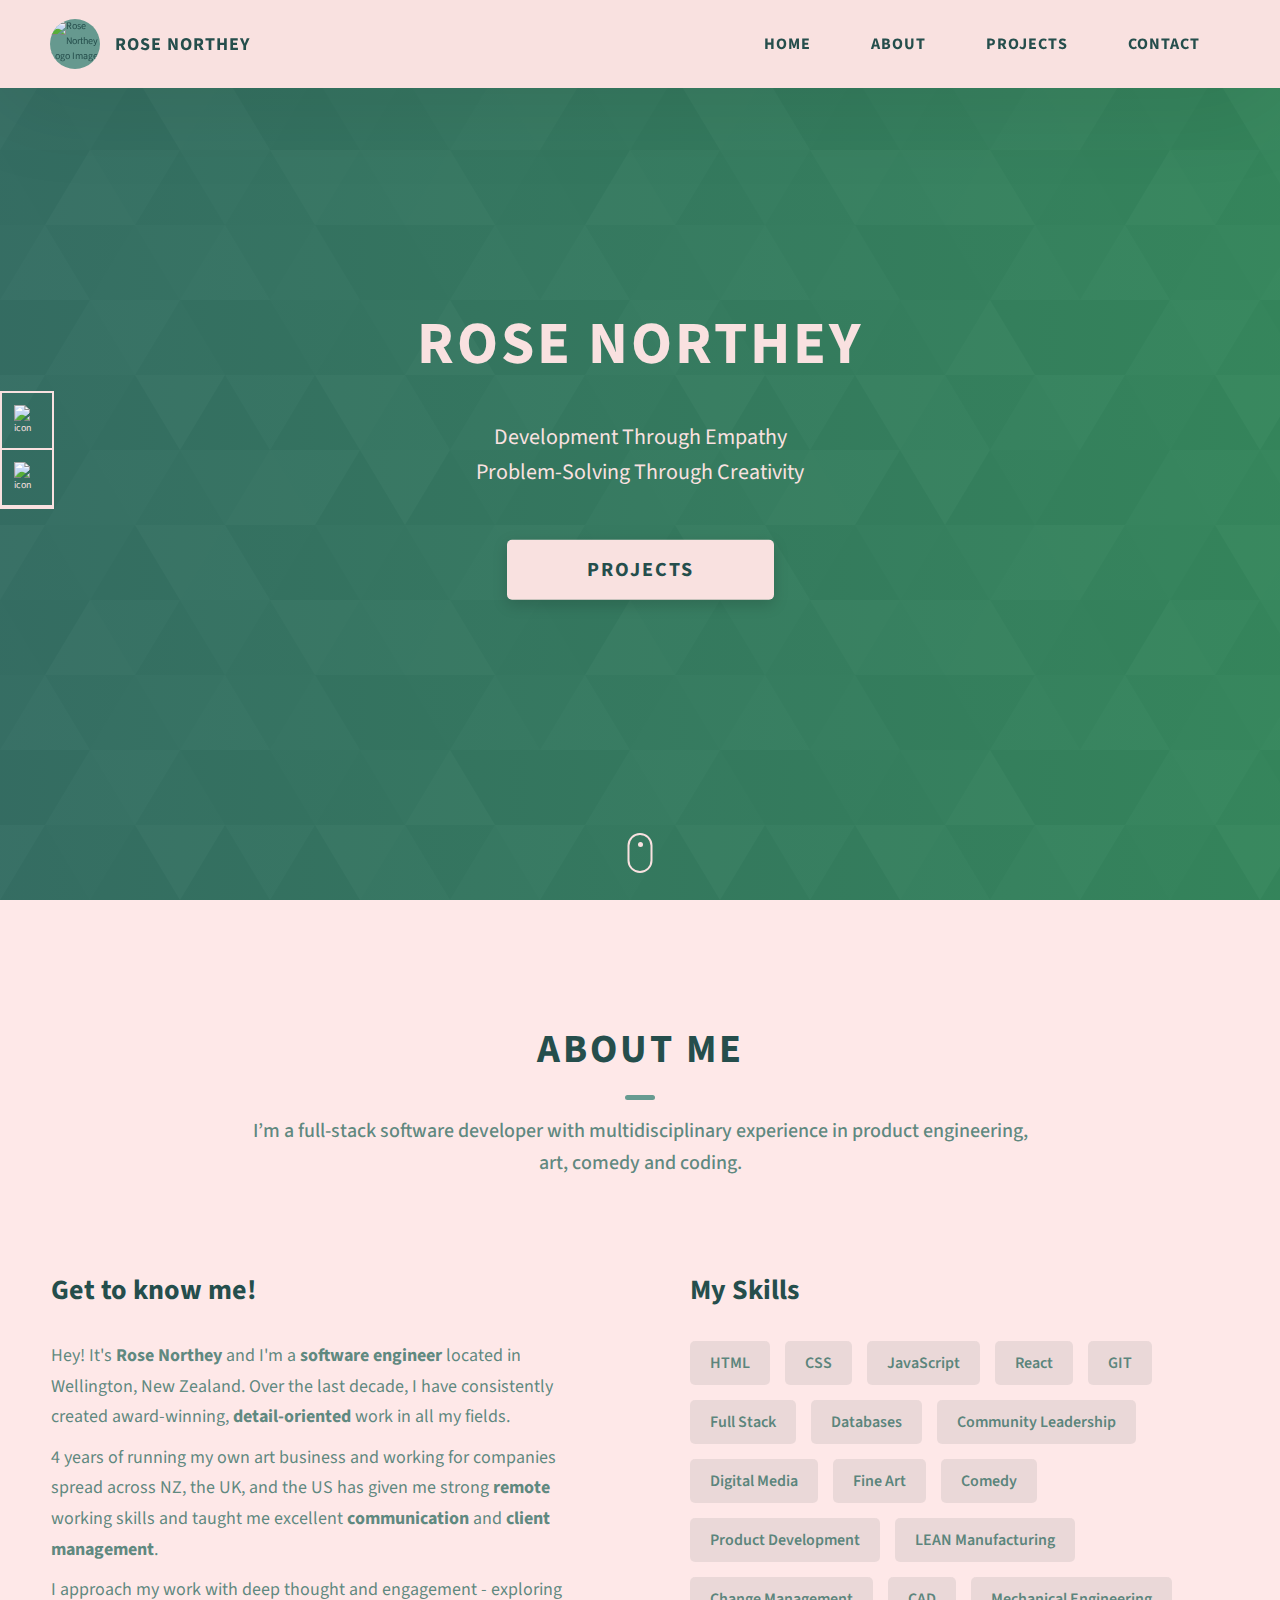
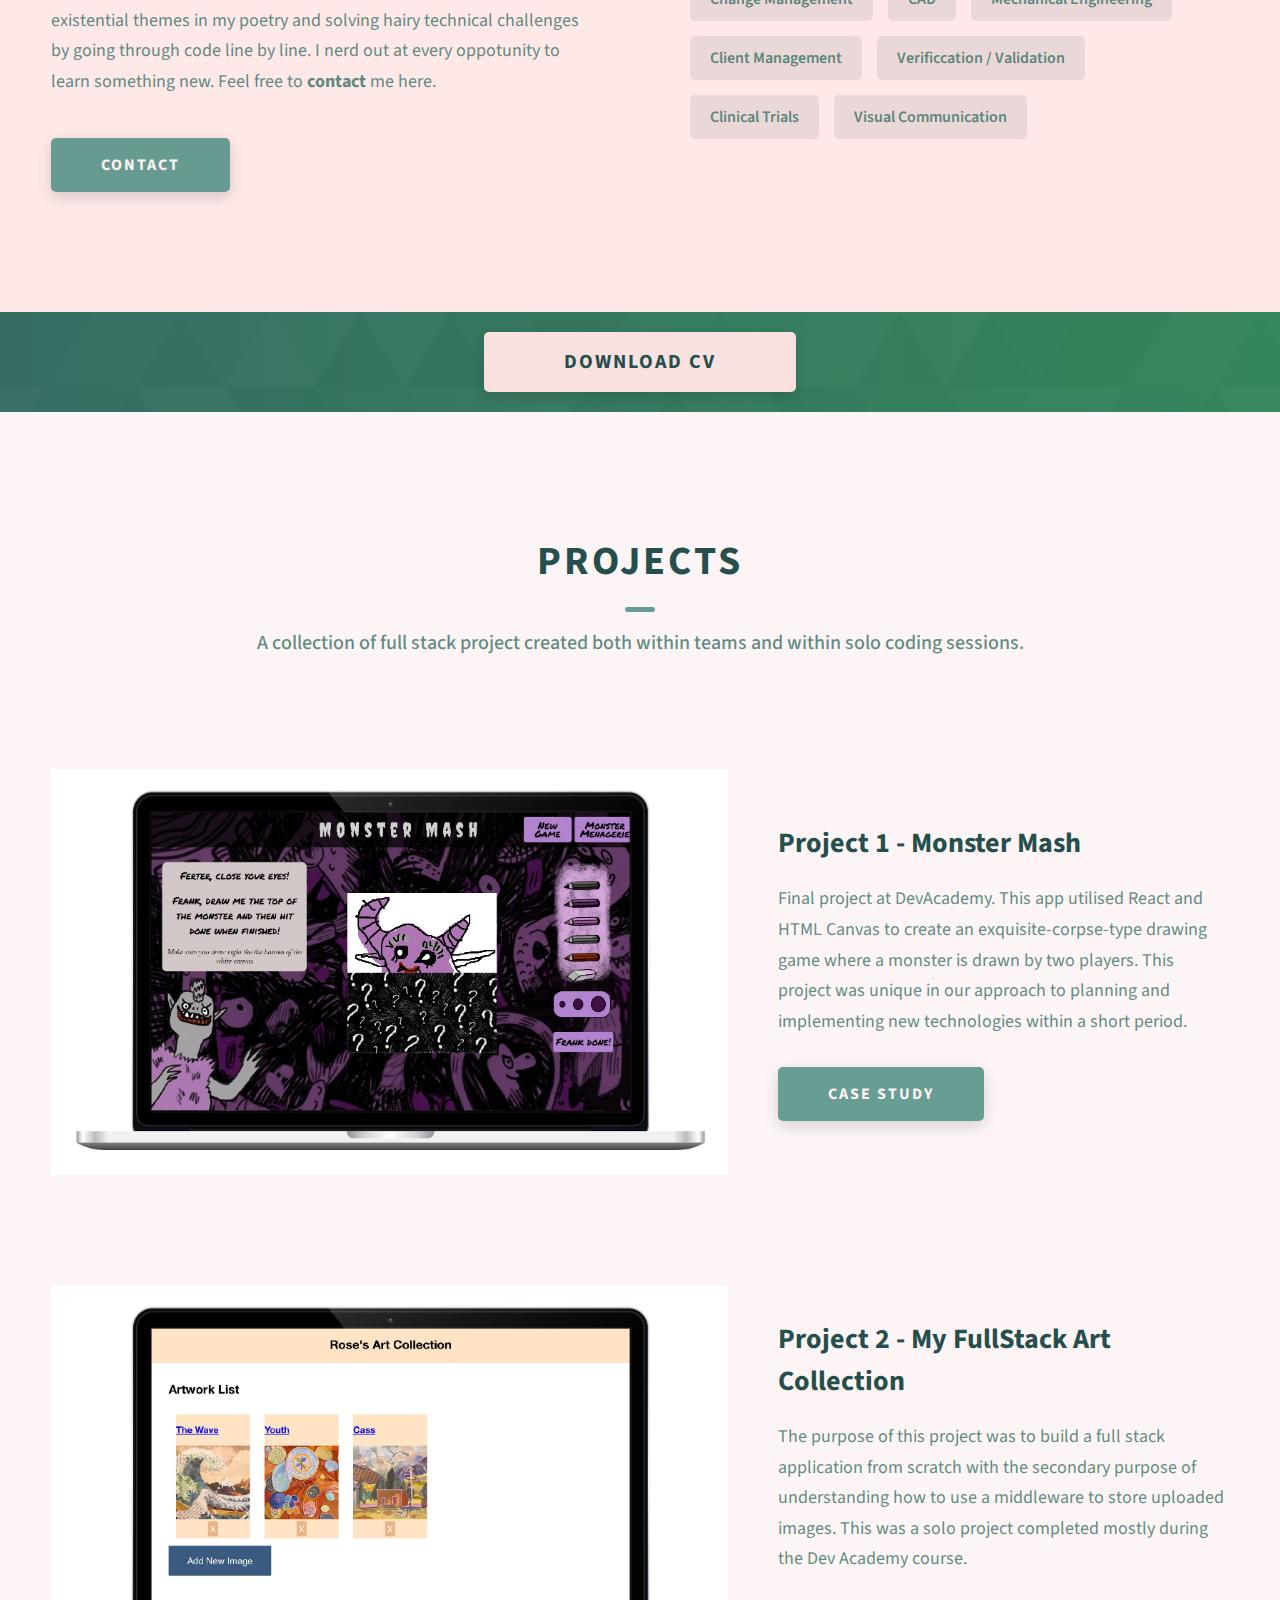
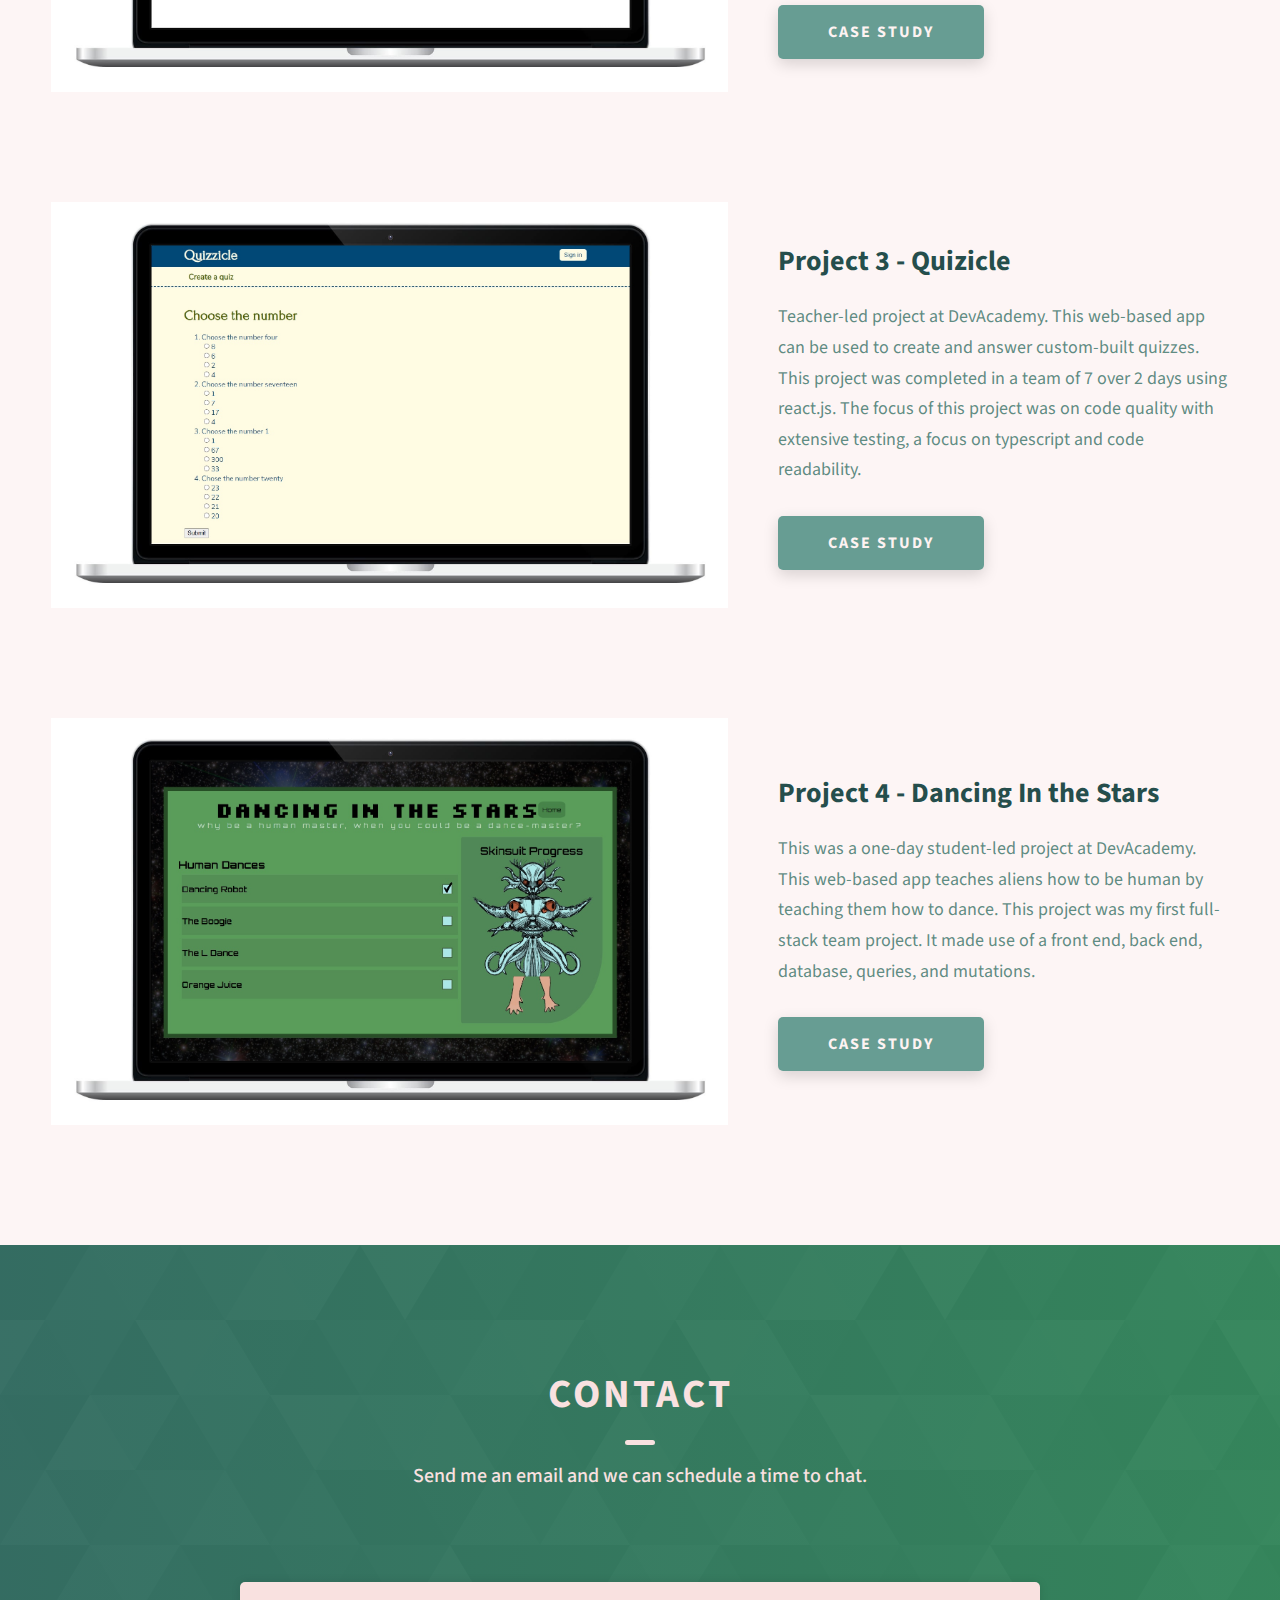
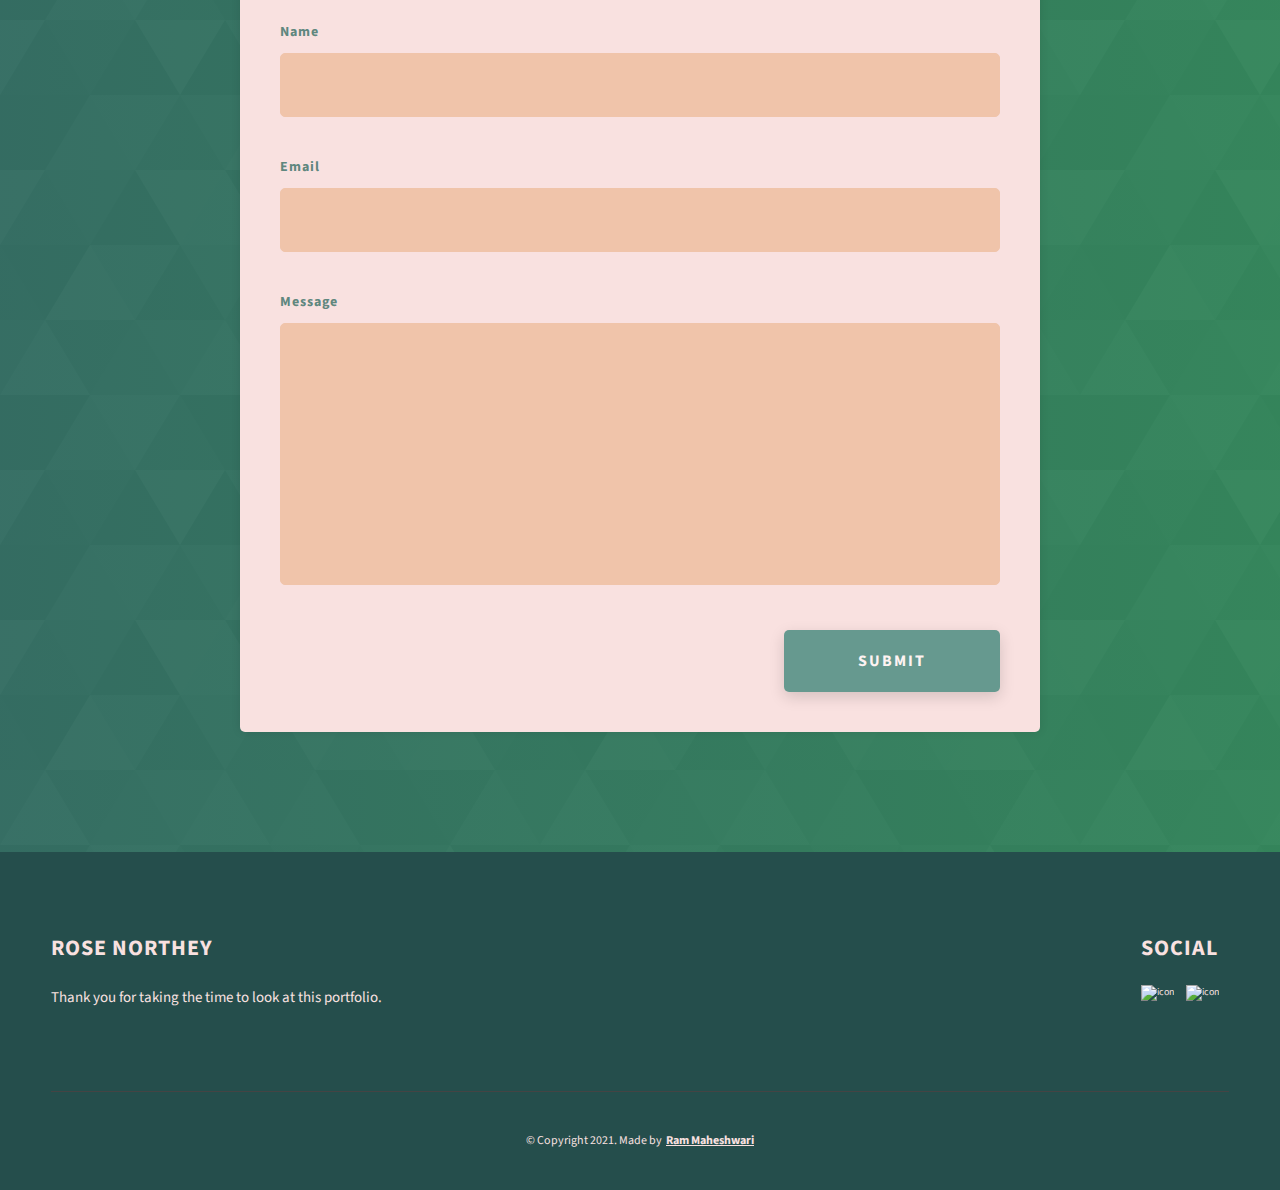
==== commit ce1be11e: "add links to project 2" ====
--- a/index.html
+++ b/index.html
@@ -240,17 +240,17 @@
           <div class="projects__row">
             <div class="projects__row-img-cont">
               <img
-                src="./assets/jpeg/quizicle.JPG"
-                alt="Software of quizicle website"
+                src="./assets/jpeg/art-collection.JPG"
+                alt="Screenshot of an art collection website"
                 class="projects__row-img"
                 loading="lazy"
               />
             </div>
             
             <div class="projects__row-content">
-              <h3 class="projects__row-content-title">Project 2 - Quizicle</h3>
+              <h3 class="projects__row-content-title">Project 2 - My FullStack Art Collection</h3>
               <p class="projects__row-content-desc">
-                Teacher-led project at DevAcademy. This web-based app can be used to create and answer custom-built quizzes. This project was completed in a team of 7 over 2 days using react.js. The focus of this project was on code quality with extensive testing, a focus on typescript and code readability.
+                The purpose of this project was to build a full stack application from scratch with the secondary purpose of understanding how to use a middleware to store uploaded images. This was a solo project completed mostly during the Dev Academy course. 
               </p>
               <a
                 href="./project-2.html"
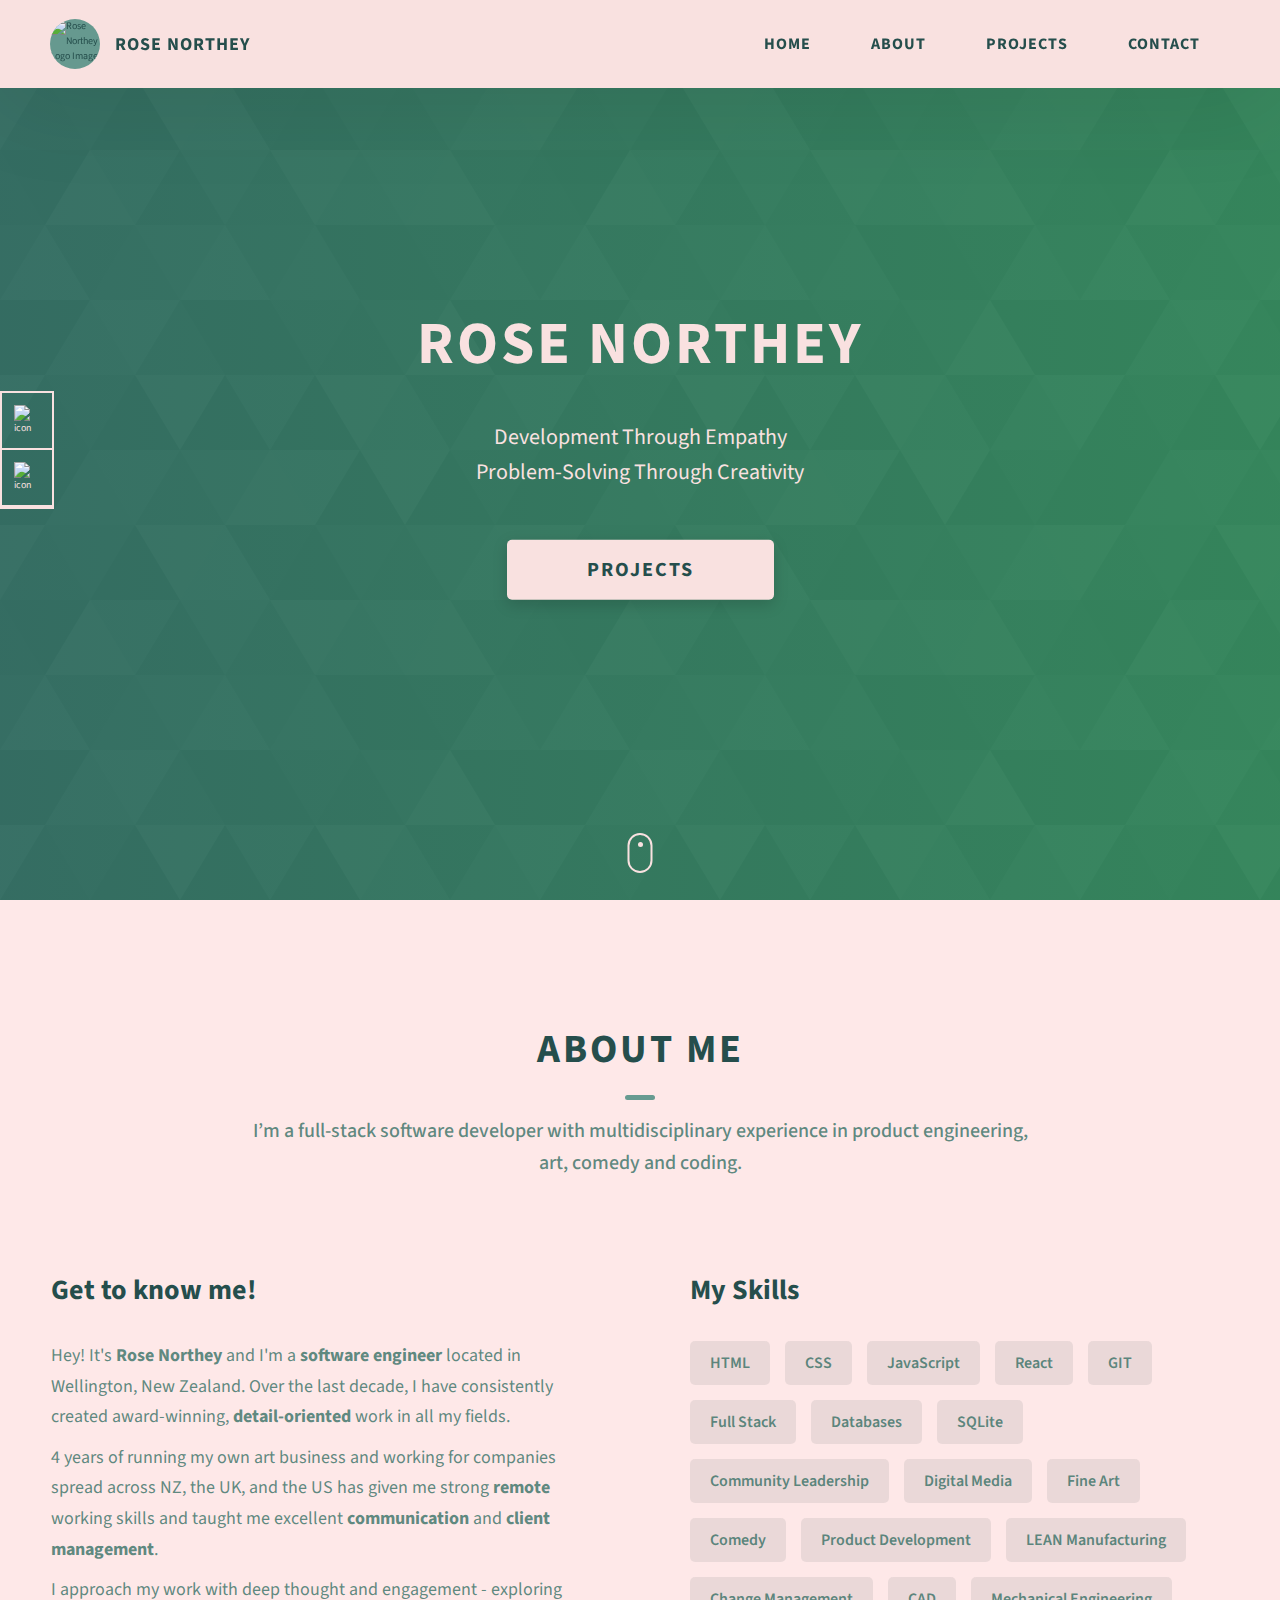
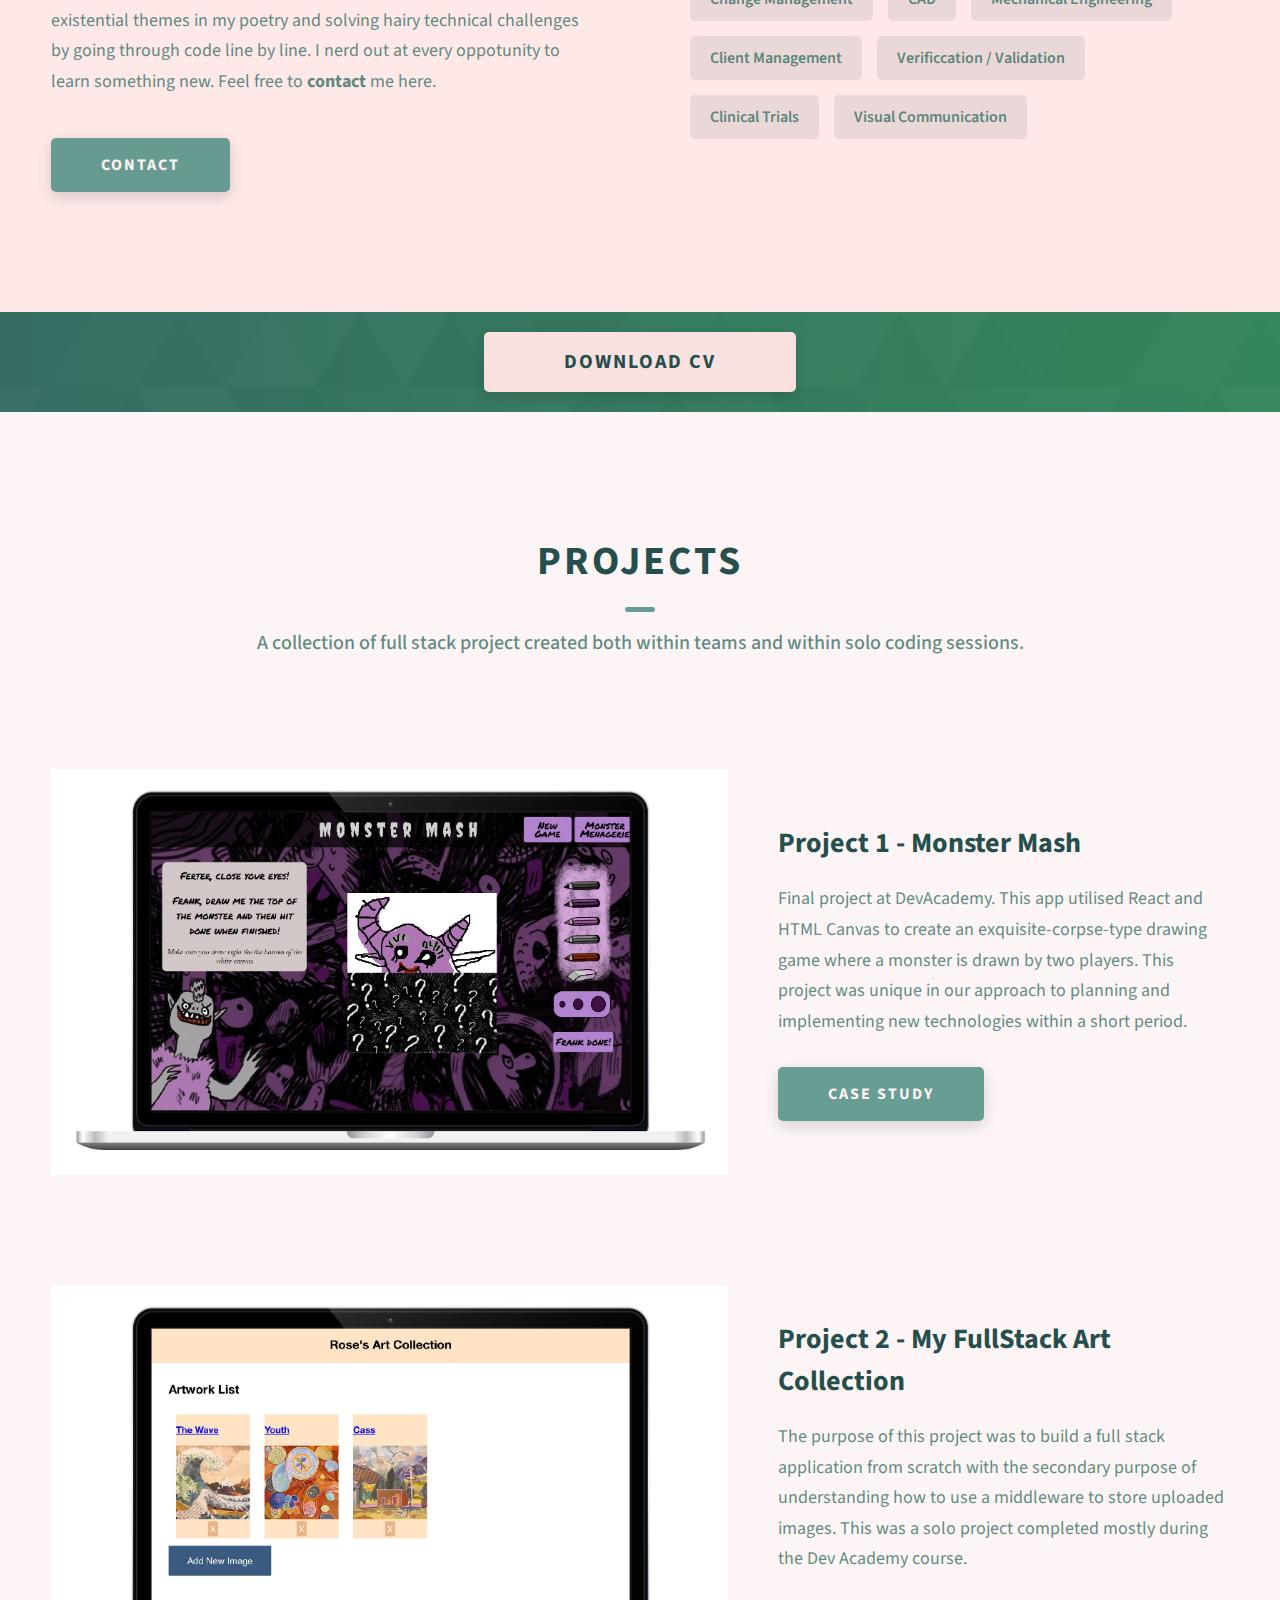
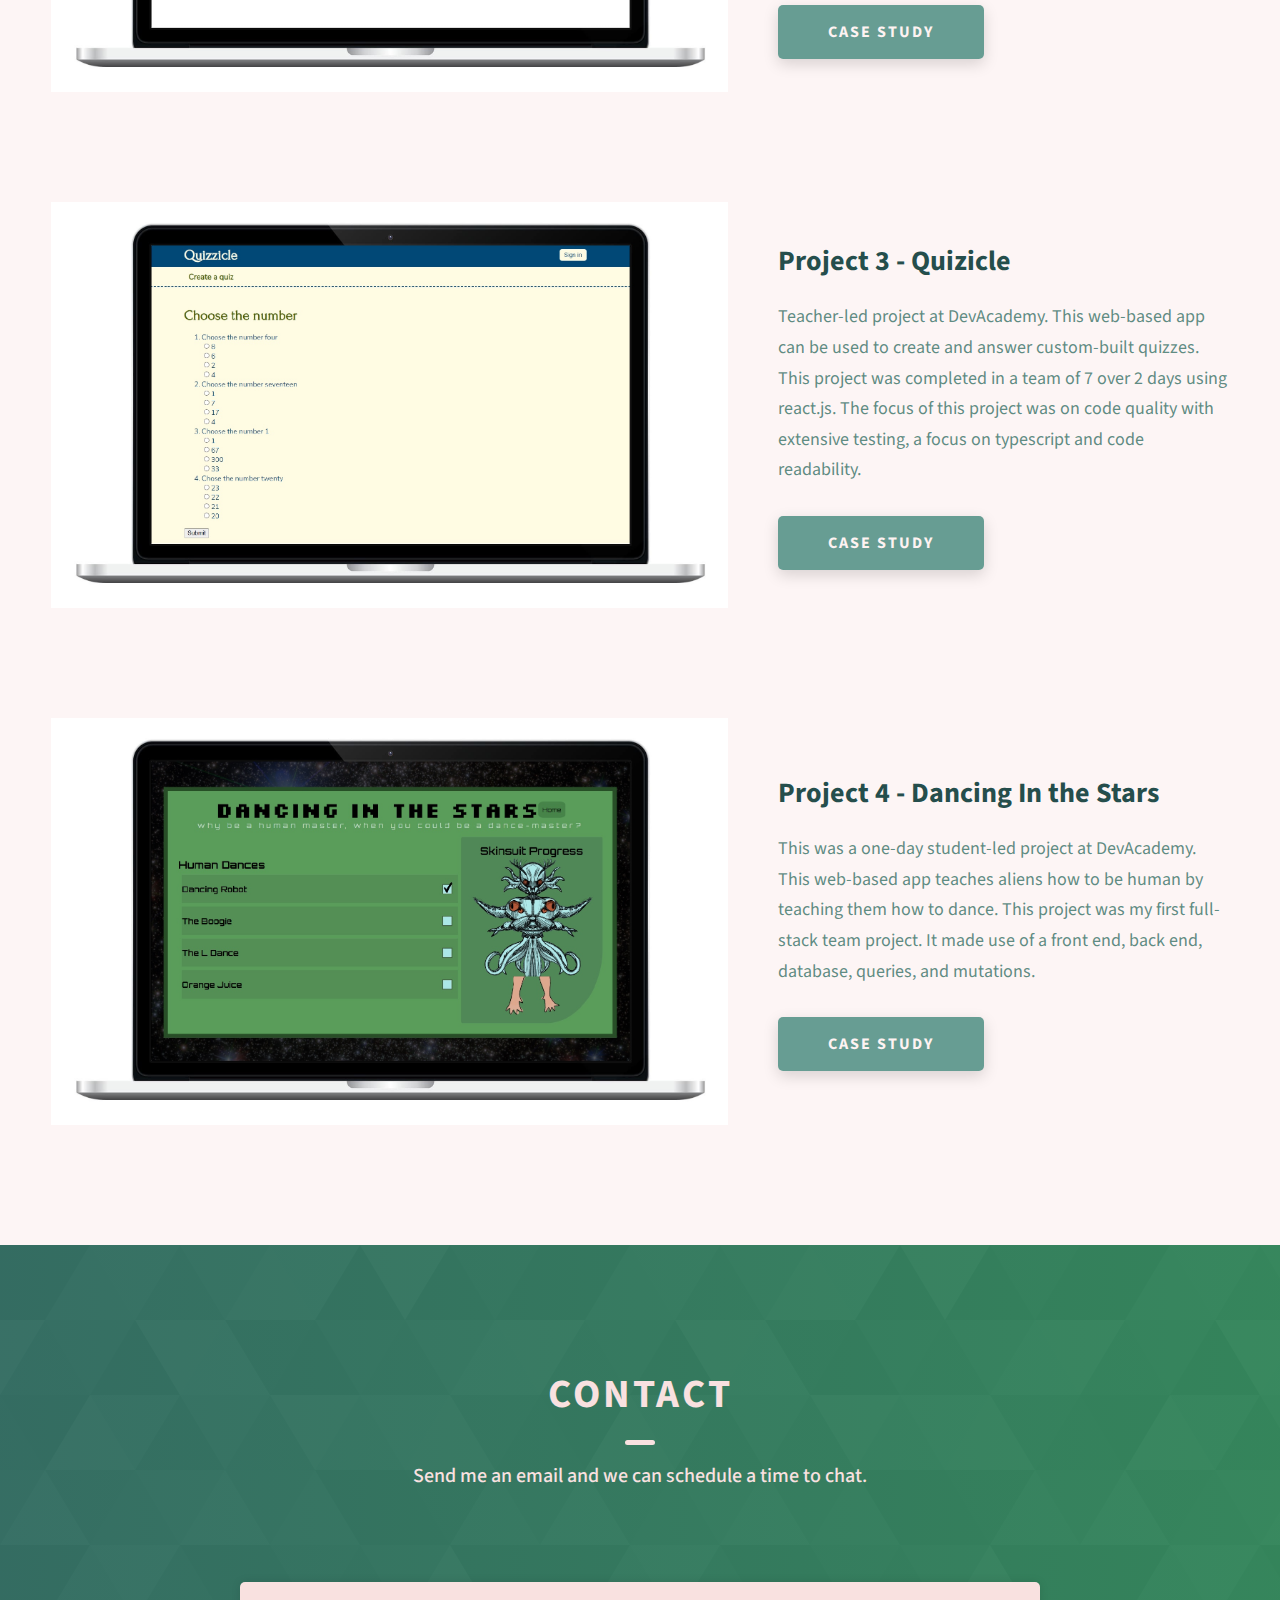
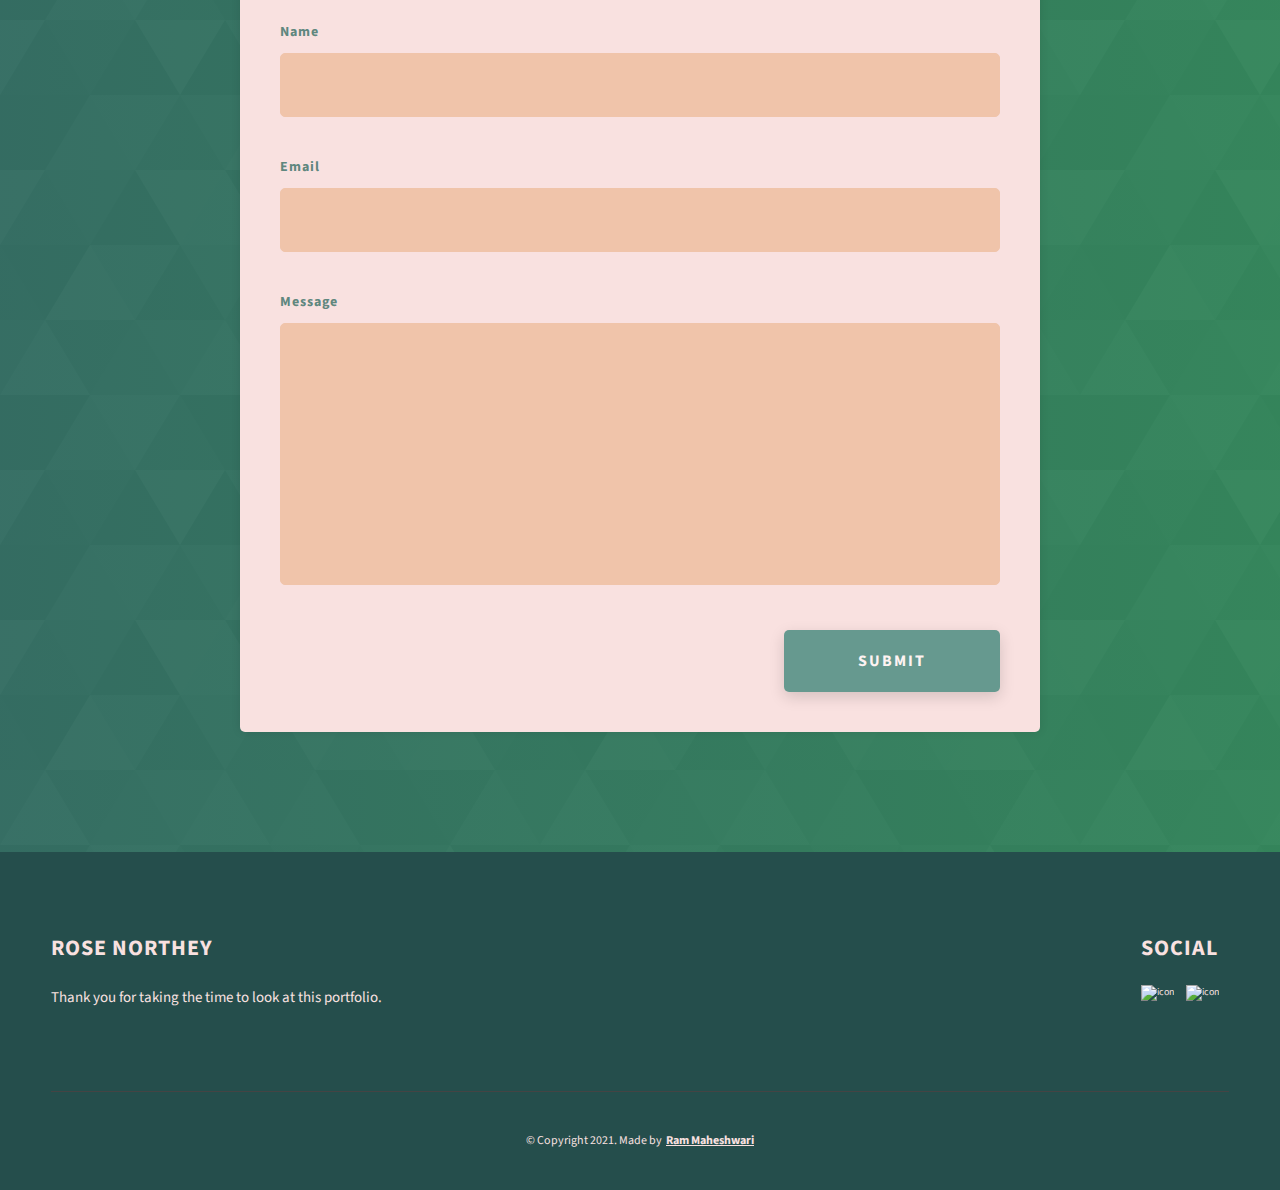
==== commit f44b6a20: "add text to project 2 and new skill" ====
--- a/index.html
+++ b/index.html
@@ -178,6 +178,7 @@
               <div class="skills__skill">GIT</div>
               <div class="skills__skill">Full Stack</div>
               <div class="skills__skill">Databases</div>
+              <div class="skills__skill">SQLite</div>
               <div class="skills__skill">Community Leadership</div>
               <div class="skills__skill">Digital Media</div>
               <div class="skills__skill">Fine Art</div>
